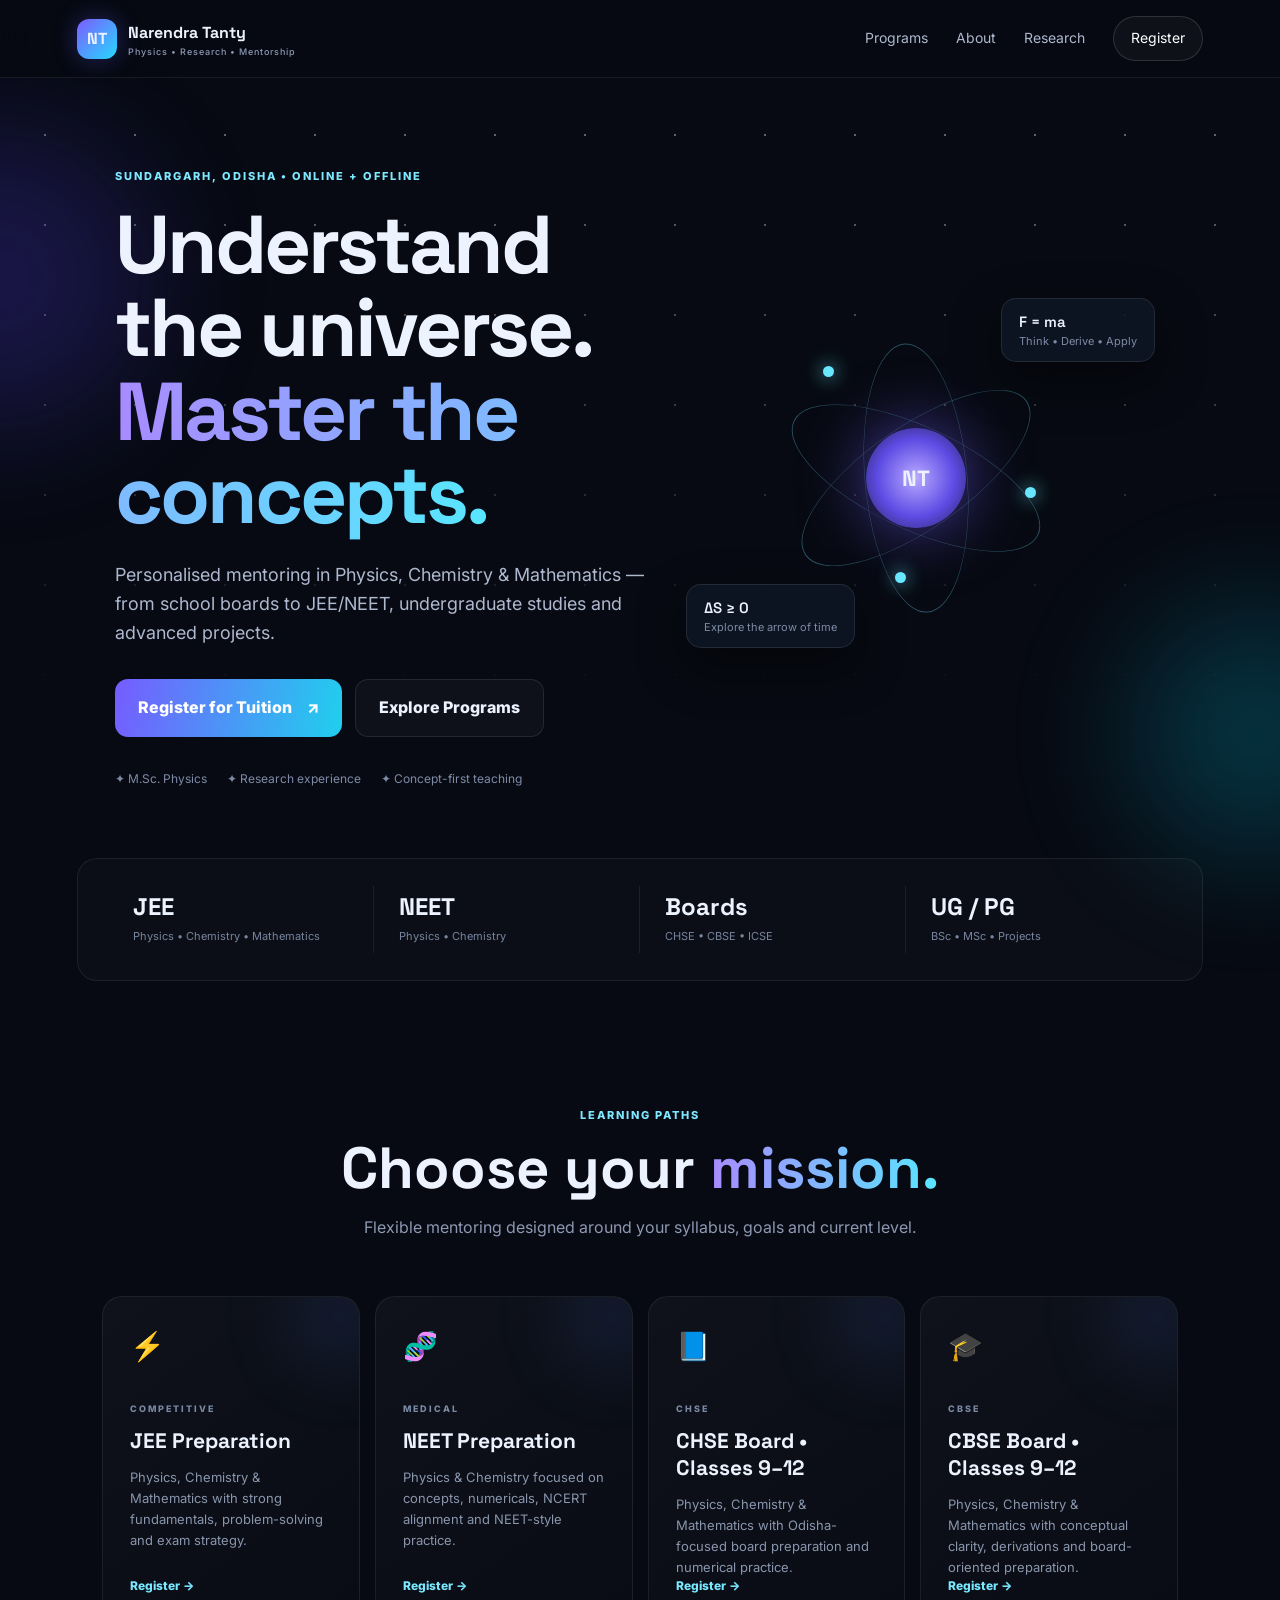
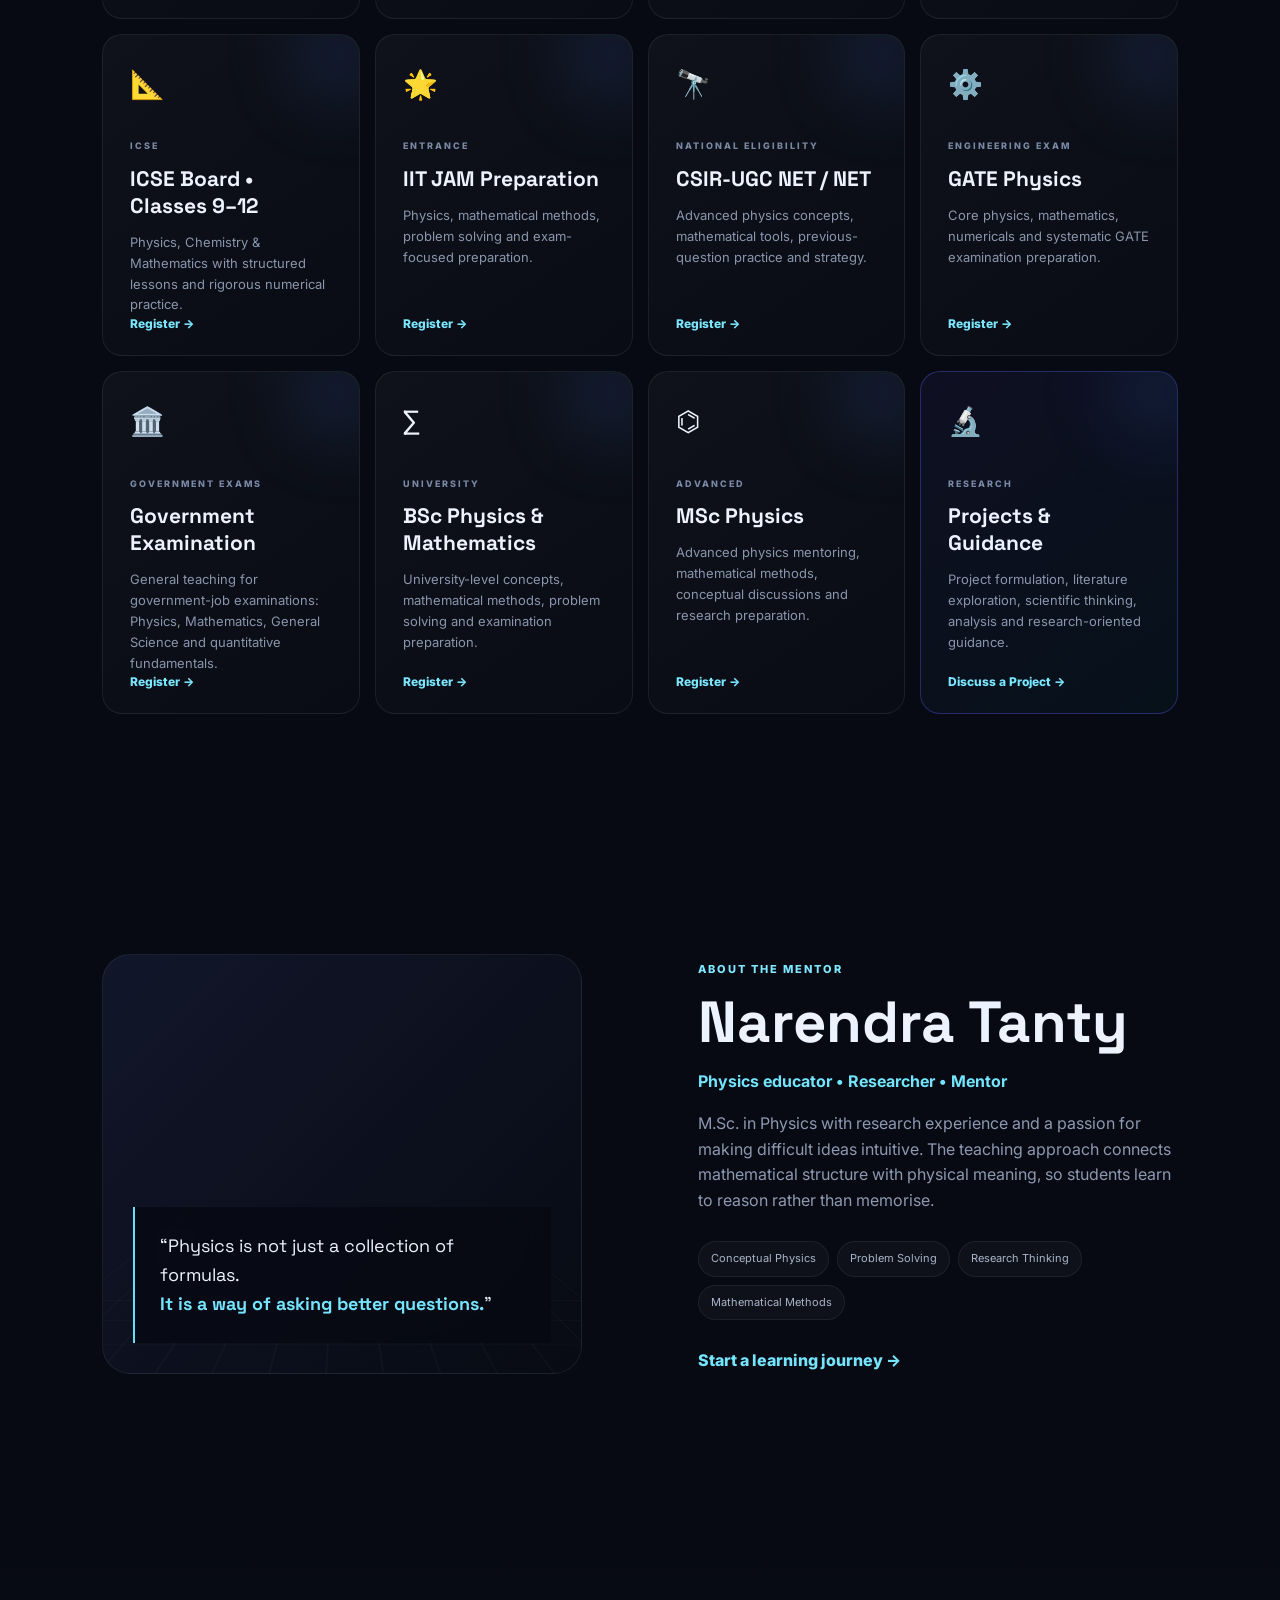
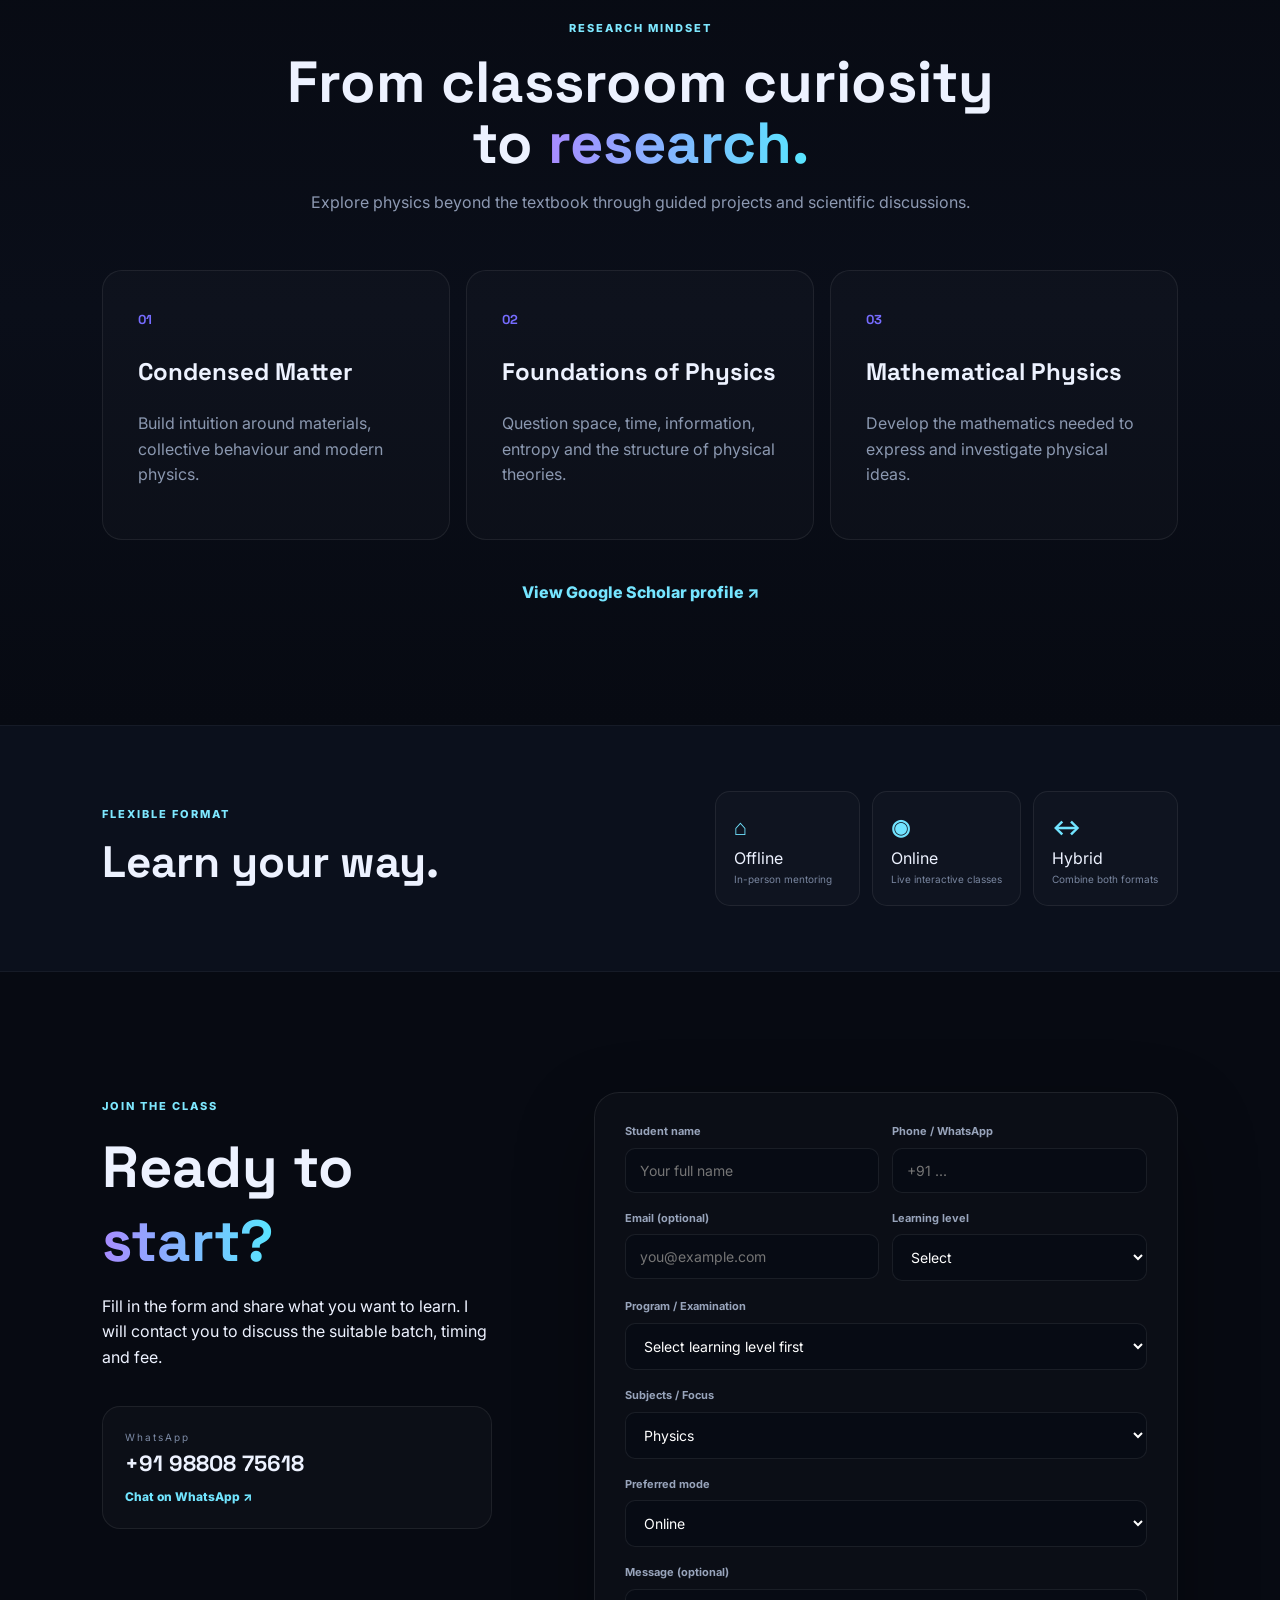
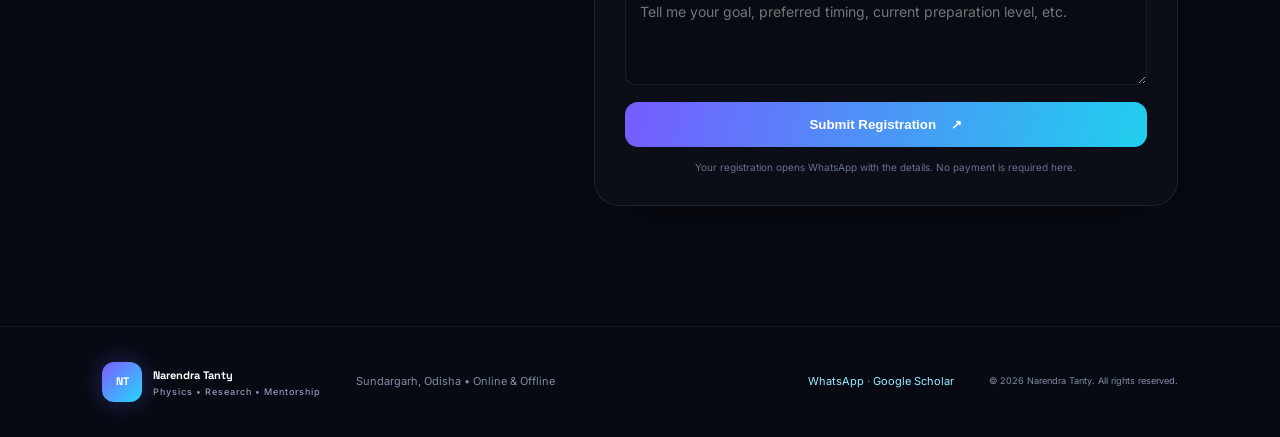
==== index.html @ ce86bd3e "Add files via upload" ====
<!DOCTYPE html>
<html lang="en">
<head>
<meta charset="UTF-8">
<meta name="viewport" content="width=device-width, initial-scale=1.0">
<meta name="description" content="Narendra Tanty — Physics educator, researcher and mentor in Sundargarh, Odisha. JEE, NEET, CHSE, CBSE, ICSE, BSc, MSc and project guidance.">
<title>Narendra Tanty | Physics • Mathematics • Science Mentorship</title>
<link rel="preconnect" href="https://fonts.googleapis.com">
<link rel="preconnect" href="https://fonts.gstatic.com" crossorigin>
<link href="https://fonts.googleapis.com/css2?family=Inter:wght@400;500;600;700;800&family=Space+Grotesk:wght@500;600;700&display=swap" rel="stylesheet">
<link rel="stylesheet" href="style.css">
</head>
<body>
<div class="stars"></div>
<header class="nav">
  <a class="brand" href="#home"><span>NT</span><div>Narendra Tanty<small>Physics • Research • Mentorship</small></div></a>
  <nav>
    <a href="#programs">Programs</a><a href="#about">About</a><a href="#research">Research</a><a href="#register" class="nav-cta">Register</a>
  </nav>
  <button class="menu" aria-label="Menu">☰</button>
</header>

<main id="home">
<section class="hero">
  <div class="orb orb1"></div><div class="orb orb2"></div>
  <div class="hero-copy reveal">
    <div class="eyebrow">SUNDARGARH, ODISHA • ONLINE + OFFLINE</div>
    <h1>Understand the universe.<br><em>Master the concepts.</em></h1>
    <p class="hero-text">Personalised mentoring in Physics, Chemistry & Mathematics — from school boards to JEE/NEET, undergraduate studies and advanced projects.</p>
    <div class="hero-actions"><a href="#register" class="btn primary">Register for Tuition <span>↗</span></a><a href="#programs" class="btn ghost">Explore Programs</a></div>
    <div class="trust"><span>✦ M.Sc. Physics</span><span>✦ Research experience</span><span>✦ Concept-first teaching</span></div>
  </div>
  <div class="hero-visual reveal">
    <div class="atom">
      <div class="core">NT</div><i class="ring r1"></i><i class="ring r2"></i><i class="ring r3"></i><b class="electron e1"></b><b class="electron e2"></b><b class="electron e3"></b>
    </div>
    <div class="floating-card fc1">F = ma <small>Think • Derive • Apply</small></div>
    <div class="floating-card fc2">ΔS ≥ 0 <small>Explore the arrow of time</small></div>
  </div>
</section>

<section class="stats">
  <div><strong>JEE</strong><span>Physics • Chemistry • Mathematics</span></div>
  <div><strong>NEET</strong><span>Physics • Chemistry</span></div>
  <div><strong>Boards</strong><span>CHSE • CBSE • ICSE</span></div>
  <div><strong>UG / PG</strong><span>BSc • MSc • Projects</span></div>
</section>

<section id="programs" class="section">
  <div class="section-head reveal"><span class="kicker">LEARNING PATHS</span><h2>Choose your <em>mission.</em></h2><p>Flexible mentoring designed around your syllabus, goals and current level.</p></div>
  <div class="cards">
<article class="card reveal"><div class="icon">⚡</div><span class="tag">COMPETITIVE</span><h3>JEE Preparation</h3><p>Physics, Chemistry & Mathematics with strong fundamentals, problem-solving and exam strategy.</p><a href="#register">Register →</a></article>
<article class="card reveal"><div class="icon">🧬</div><span class="tag">MEDICAL</span><h3>NEET Preparation</h3><p>Physics & Chemistry focused on concepts, numericals, NCERT alignment and NEET-style practice.</p><a href="#register">Register →</a></article>
<article class="card reveal"><div class="icon">📘</div><span class="tag">CHSE</span><h3>CHSE Board • Classes 9–12</h3><p>Physics, Chemistry & Mathematics with Odisha-focused board preparation and numerical practice.</p><a href="#register">Register →</a></article>
<article class="card reveal"><div class="icon">🎓</div><span class="tag">CBSE</span><h3>CBSE Board • Classes 9–12</h3><p>Physics, Chemistry & Mathematics with conceptual clarity, derivations and board-oriented preparation.</p><a href="#register">Register →</a></article>
<article class="card reveal"><div class="icon">📐</div><span class="tag">ICSE</span><h3>ICSE Board • Classes 9–12</h3><p>Physics, Chemistry & Mathematics with structured lessons and rigorous numerical practice.</p><a href="#register">Register →</a></article>
<article class="card reveal"><div class="icon">🌟</div><span class="tag">ENTRANCE</span><h3>IIT JAM Preparation</h3><p>Physics, mathematical methods, problem solving and exam-focused preparation.</p><a href="#register">Register →</a></article>
<article class="card reveal"><div class="icon">🔭</div><span class="tag">NATIONAL ELIGIBILITY</span><h3>CSIR-UGC NET / NET</h3><p>Advanced physics concepts, mathematical tools, previous-question practice and strategy.</p><a href="#register">Register →</a></article>
<article class="card reveal"><div class="icon">⚙️</div><span class="tag">ENGINEERING EXAM</span><h3>GATE Physics</h3><p>Core physics, mathematics, numericals and systematic GATE examination preparation.</p><a href="#register">Register →</a></article>
<article class="card reveal"><div class="icon">🏛️</div><span class="tag">GOVERNMENT EXAMS</span><h3>Government Examination</h3><p>General teaching for government-job examinations: Physics, Mathematics, General Science and quantitative fundamentals.</p><a href="#register">Register →</a></article>
<article class="card reveal"><div class="icon">∑</div><span class="tag">UNIVERSITY</span><h3>BSc Physics & Mathematics</h3><p>University-level concepts, mathematical methods, problem solving and examination preparation.</p><a href="#register">Register →</a></article>
<article class="card reveal"><div class="icon">⌬</div><span class="tag">ADVANCED</span><h3>MSc Physics</h3><p>Advanced physics mentoring, mathematical methods, conceptual discussions and research preparation.</p><a href="#register">Register →</a></article>
<article class="card featured reveal"><div class="icon">🔬</div><span class="tag">RESEARCH</span><h3>Projects & Guidance</h3><p>Project formulation, literature exploration, scientific thinking, analysis and research-oriented guidance.</p><a href="#register">Discuss a Project →</a></article>
</div>
</section>

<section class="split section" id="about">
  <div class="about-visual reveal"><div class="grid"></div><div class="quote">“Physics is not just a collection of formulas.<br><strong>It is a way of asking better questions.</strong>”</div></div>
  <div class="about-copy reveal"><span class="kicker">ABOUT THE MENTOR</span><h2>Narendra Tanty</h2><p class="lead">Physics educator • Researcher • Mentor</p>
  <p>M.Sc. in Physics with research experience and a passion for making difficult ideas intuitive. The teaching approach connects mathematical structure with physical meaning, so students learn to reason rather than memorise.</p>
  <div class="pills"><span>Conceptual Physics</span><span>Problem Solving</span><span>Research Thinking</span><span>Mathematical Methods</span></div>
  <a class="text-link" href="#register">Start a learning journey →</a></div>
</section>

<section id="research" class="research section">
  <div class="section-head reveal"><span class="kicker">RESEARCH MINDSET</span><h2>From classroom curiosity to <em>research.</em></h2><p>Explore physics beyond the textbook through guided projects and scientific discussions.</p></div>
  <div class="research-grid">
    <div class="research-box reveal"><span>01</span><h3>Condensed Matter</h3><p>Build intuition around materials, collective behaviour and modern physics.</p></div>
    <div class="research-box reveal"><span>02</span><h3>Foundations of Physics</h3><p>Question space, time, information, entropy and the structure of physical theories.</p></div>
    <div class="research-box reveal"><span>03</span><h3>Mathematical Physics</h3><p>Develop the mathematics needed to express and investigate physical ideas.</p></div>
  </div>
  <a class="scholar" href="https://scholar.google.com/citations?user=R7_wzS8AAAAJ&hl=en" target="_blank" rel="noopener">View Google Scholar profile ↗</a>
</section>

<section class="mode">
  <div class="mode-inner reveal"><div><span class="kicker">FLEXIBLE FORMAT</span><h2>Learn your way.</h2></div>
  <div class="mode-items"><div><b>⌂</b><span>Offline</span><small>In-person mentoring</small></div><div><b>◉</b><span>Online</span><small>Live interactive classes</small></div><div><b>↔</b><span>Hybrid</span><small>Combine both formats</small></div></div></div>
</section>

<section id="register" class="register section">
  <div class="register-intro reveal"><span class="kicker">JOIN THE CLASS</span><h2>Ready to <em>start?</em></h2><p>Fill in the form and share what you want to learn. I will contact you to discuss the suitable batch, timing and fee.</p><div class="contact-card"><span>WhatsApp</span><strong>+91 98808 75618</strong><a href="https://wa.me/919880875618?text=Hello%20Narendra%20Sir%2C%20I%20want%20to%20register%20for%20tuition." target="_blank" rel="noopener">Chat on WhatsApp ↗</a></div></div>
  <form class="form reveal" id="registrationForm">
<div class="form-row"><label>Student name<input required name="name" placeholder="Your full name"></label><label>Phone / WhatsApp<input required name="phone" type="tel" placeholder="+91 ..."></label></div>
<div class="form-row"><label>Email (optional)<input name="email" type="email" placeholder="you@example.com"></label><label>Learning level<select required name="level" id="level"><option value="">Select</option><option value="school">School — Class 9–12</option><option value="jee">JEE</option><option value="neet">NEET</option><option value="jam">IIT JAM</option><option value="net">CSIR-UGC NET / NET</option><option value="gate">GATE Physics</option><option value="govt">Government Examination</option><option value="bsc">BSc</option><option value="msc">MSc Physics</option><option value="project">Project / Research</option></select></label></div>
<div id="schoolFields" class="conditional hidden"><div class="form-row"><label>Class<select name="class"><option value="">Select class</option><option>Class 9</option><option>Class 10</option><option>Class 11</option><option>Class 12</option></select></label><label>Board<select name="board"><option value="">Select board</option><option>CBSE</option><option>ICSE</option><option>CHSE Odisha</option></select></label></div></div>
<label>Program / Examination<select required name="program" id="program"><option value="">Select learning level first</option></select></label>
<label>Subjects / Focus<select name="subjects" id="subjects"><option>Physics</option></select></label>
<label>Preferred mode<select name="mode"><option>Online</option><option>Offline</option><option>Hybrid</option></select></label>
<label>Message (optional)<textarea name="message" rows="4" placeholder="Tell me your goal, preferred timing, current preparation level, etc."></textarea></label>
<button class="btn primary full" type="submit">Submit Registration <span>↗</span></button>
<p class="form-note">Your registration opens WhatsApp with the details. No payment is required here.</p>
</form>
</section>
</main>

<footer><div class="brand"><span>NT</span><div>Narendra Tanty<small>Physics • Research • Mentorship</small></div></div><p>Sundargarh, Odisha • Online & Offline</p><div><a href="https://wa.me/919880875618" target="_blank" rel="noopener">WhatsApp</a> · <a href="https://scholar.google.com/citations?user=R7_wzS8AAAAJ&hl=en" target="_blank" rel="noopener">Google Scholar</a></div><small>© 2026 Narendra Tanty. All rights reserved.</small></footer>
<script src="script.js"></script>
</body>
</html>
---- style.css ----
*{box-sizing:border-box}html{scroll-behavior:smooth}body{margin:0;background:#070a12;color:#edf2ff;font-family:Inter,Arial,sans-serif;line-height:1.6;overflow-x:hidden}.stars{position:fixed;inset:0;pointer-events:none;opacity:.45;background-image:radial-gradient(#fff 1px,transparent 1px);background-size:90px 90px;mask-image:linear-gradient(to bottom,#000,transparent 80%)}a{color:inherit;text-decoration:none}.nav{height:78px;display:flex;align-items:center;justify-content:space-between;padding:0 6vw;position:sticky;top:0;z-index:20;background:rgba(7,10,18,.76);backdrop-filter:blur(18px);border-bottom:1px solid #ffffff12}.brand{display:flex;align-items:center;gap:11px;font-family:"Space Grotesk";font-weight:700}.brand>span{display:grid;place-items:center;width:40px;height:40px;border-radius:12px;background:linear-gradient(135deg,#7c5cff,#26d9ff);box-shadow:0 0 25px #5f63ff55}.brand small{display:block;font:500 9px Inter;color:#8e9ab6;letter-spacing:1px;margin-top:1px}.nav nav{display:flex;align-items:center;gap:28px;color:#aeb8ce;font-size:14px}.nav nav a:hover{color:white}.nav-cta{padding:10px 17px;border:1px solid #ffffff22;border-radius:99px;background:#ffffff09;color:white!important}.menu{display:none;background:none;border:0;color:white;font-size:25px}.hero{min-height:680px;display:grid;grid-template-columns:1.05fr .95fr;align-items:center;padding:90px 9vw 70px;position:relative}.hero-copy{position:relative;z-index:2}.eyebrow,.kicker,.tag{font-size:11px;letter-spacing:2px;font-weight:800;color:#7ee8ff}.hero h1{font:700 clamp(44px,6.5vw,82px)/1.02 "Space Grotesk";letter-spacing:-3px;margin:17px 0 24px}.hero h1 em,h2 em{font-style:normal;background:linear-gradient(90deg,#a88bff,#58e6ff);-webkit-background-clip:text;background-clip:text;color:transparent}.hero-text{max-width:650px;font-size:18px;color:#aeb8ce}.hero-actions{display:flex;gap:13px;margin:32px 0}.btn{display:inline-flex;justify-content:center;align-items:center;gap:15px;padding:15px 23px;border-radius:13px;font-weight:800;border:1px solid #ffffff18;transition:.25s}.btn:hover{transform:translateY(-3px);box-shadow:0 12px 35px #0008}.primary{background:linear-gradient(100deg,#765cff,#20cfee);color:#fff;border:0}.ghost{background:#ffffff08}.trust{display:flex;gap:20px;flex-wrap:wrap;color:#7e8ba7;font-size:12px}.hero-visual{height:470px;position:relative;display:grid;place-items:center}.atom{width:330px;height:330px;position:relative}.core{position:absolute;inset:115px;border-radius:50%;display:grid;place-items:center;background:radial-gradient(circle,#b9a9ff,#5d4be4 55%,#27204e);font:bold 22px "Space Grotesk";box-shadow:0 0 65px #765cff99}.ring{position:absolute;inset:30px;border:1px solid #71dfff55;border-radius:50%;transform:rotate(25deg) scaleY(.38);animation:spin 8s linear infinite}.r2{transform:rotate(85deg) scaleY(.38);animation-duration:11s}.r3{transform:rotate(145deg) scaleY(.38);animation-duration:14s}.electron{position:absolute;width:11px;height:11px;border-radius:50%;background:#69e7ff;box-shadow:0 0 18px #69e7ff;animation:float 4s ease-in-out infinite}.e1{top:53px;left:72px}.e2{right:45px;top:174px;animation-delay:1s}.e3{bottom:60px;left:144px;animation-delay:2s}.floating-card{position:absolute;padding:13px 17px;background:#101624dd;border:1px solid #ffffff18;border-radius:15px;box-shadow:0 18px 50px #0007;font:600 15px "Space Grotesk";animation:float 5s ease-in-out infinite}.floating-card small{display:block;color:#7d8aa5;font:11px Inter;margin-top:3px}.fc1{top:55px;right:2%}.fc2{bottom:65px;left:4%;animation-delay:1.4s}.orb{position:absolute;border-radius:50%;filter:blur(65px);opacity:.22}.orb1{width:300px;height:300px;background:#5b42ff;top:50px;left:-150px}.orb2{width:250px;height:250px;background:#00c7e8;right:-100px;bottom:0}.stats{margin:0 6vw;border:1px solid #ffffff12;border-radius:20px;background:#ffffff05;display:grid;grid-template-columns:repeat(4,1fr);padding:27px 30px}.stats div{padding:5px 25px;border-right:1px solid #ffffff12}.stats div:last-child{border:0}.stats strong{display:block;font:700 24px "Space Grotesk"}.stats span{font-size:11px;color:#78859f}.section{padding:120px 8vw}.section-head{text-align:center;max-width:750px;margin:0 auto 55px}.section-head h2,.about-copy h2{font:700 clamp(38px,5vw,58px)/1.05 "Space Grotesk";margin:12px 0}.section-head p,.about-copy>p{color:#8d99b2}.cards{display:grid;grid-template-columns:repeat(4,1fr);gap:15px}.card{padding:27px;border-radius:20px;border:1px solid #ffffff12;background:linear-gradient(145deg,#ffffff09,#ffffff03);min-height:280px;transition:.3s;position:relative;overflow:hidden}.card:hover{transform:translateY(-8px);border-color:#7e6cff66;background:#ffffff0c}.card:after{content:"";position:absolute;width:100px;height:100px;border-radius:50%;background:#4d7dff20;filter:blur(35px);right:-30px;top:-30px}.icon{font-size:28px;margin-bottom:25px}.tag{font-size:9px;color:#7988a5}.card h3{font:700 21px "Space Grotesk";margin:8px 0}.card p{color:#8996ad;font-size:13px}.card a{position:absolute;bottom:22px;font-size:12px;font-weight:800;color:#78e7ff}.featured{border-color:#5d63ff55;background:linear-gradient(145deg,#5141a51c,#00bfd30a)}.split{display:grid;grid-template-columns:1fr 1fr;gap:9vw;align-items:center}.about-visual{min-height:420px;position:relative;border-radius:28px;overflow:hidden;background:linear-gradient(135deg,#11162a,#080b13);border:1px solid #ffffff12}.grid{position:absolute;inset:0;background-image:linear-gradient(#ffffff08 1px,transparent 1px),linear-gradient(90deg,#ffffff08 1px,transparent 1px);background-size:38px 38px;transform:perspective(400px) rotateX(55deg) scale(1.5);transform-origin:center bottom}.quote{position:absolute;left:30px;bottom:30px;right:30px;padding:25px;border-left:2px solid #63dff7;background:#070a12c9;backdrop-filter:blur(12px);font-family:"Space Grotesk";font-size:18px}.quote strong{color:#74e4ff}.lead{color:#71e5ff!important;font-weight:700}.pills{display:flex;gap:8px;flex-wrap:wrap;margin:28px 0}.pills span{padding:8px 12px;border-radius:99px;background:#ffffff08;border:1px solid #ffffff10;font-size:11px;color:#aab4ca}.text-link,.scholar{font-weight:800;color:#75e5ff}.research{background:linear-gradient(180deg,#070a12,#0a0e19,#070a12)}.research-grid{display:grid;grid-template-columns:repeat(3,1fr);gap:16px}.research-box{padding:35px;border-radius:20px;border:1px solid #ffffff12;background:#ffffff05}.research-box span{font:700 13px "Space Grotesk";color:#766cff}.research-box h3{font:700 24px "Space Grotesk"}.research-box p{color:#8b98b0}.scholar{display:block;text-align:center;margin-top:40px}.mode{padding:65px 8vw;background:#0b101c;border-top:1px solid #ffffff0c;border-bottom:1px solid #ffffff0c}.mode-inner{display:flex;justify-content:space-between;align-items:center;gap:40px}.mode h2{font:700 44px "Space Grotesk";margin:8px 0}.mode-items{display:flex;gap:12px}.mode-items>div{min-width:145px;padding:18px;border:1px solid #ffffff12;border-radius:15px;background:#ffffff05}.mode-items b{font-size:22px;color:#71e4ff}.mode-items span,.mode-items small{display:block}.mode-items small{font-size:10px;color:#78859e}.register{display:grid;grid-template-columns:.8fr 1.2fr;gap:8vw}.register-intro h2{font:700 58px "Space Grotesk";margin:12px 0}.contact-card{margin-top:35px;padding:22px;border-radius:18px;background:#ffffff06;border:1px solid #ffffff12}.contact-card span,.contact-card strong,.contact-card a{display:block}.contact-card span{font-size:10px;color:#7c8aa5;letter-spacing:2px}.contact-card strong{font:700 22px "Space Grotesk";margin:4px 0 10px}.contact-card a{font-size:12px;color:#71e5ff;font-weight:800}.form{padding:30px;border:1px solid #ffffff14;border-radius:25px;background:#ffffff05;box-shadow:0 30px 80px #0005}.form label{display:block;color:#98a4bb;font-size:11px;font-weight:700;margin-bottom:17px}.form input,.form select,.form textarea{display:block;width:100%;margin-top:7px;background:#070b14;color:white;border:1px solid #ffffff14;border-radius:10px;padding:13px 14px;outline:none;font:14px Inter}.form input:focus,.form select:focus,.form textarea:focus{border-color:#6dcbff88;box-shadow:0 0 0 3px #6dcbff0c}.form-row{display:grid;grid-template-columns:1fr 1fr;gap:13px}.full{width:100%;cursor:pointer}.form-note{font-size:10px!important;color:#66738d!important;text-align:center;margin:12px 0 0}footer{padding:35px 8vw;border-top:1px solid #ffffff12;display:flex;align-items:center;gap:35px;flex-wrap:wrap;color:#7f8ca5;font-size:11px}footer .brand{color:white}footer>div:last-of-type{margin-left:auto}footer a{color:#9beaff}.reveal{opacity:0;transform:translateY(22px);transition:opacity .8s ease,transform .8s ease}.reveal.visible{opacity:1;transform:none}@keyframes spin{to{transform:rotate(385deg) scaleY(.38)}}@keyframes float{0%,100%{transform:translateY(0)}50%{transform:translateY(-10px)}}@media(max-width:1050px){.cards{grid-template-columns:repeat(2,1fr)}.hero{grid-template-columns:1fr}.hero-visual{position:absolute;opacity:.35;right:0;width:50%;z-index:0}.hero-copy{z-index:2}.stats{grid-template-columns:repeat(2,1fr);gap:15px}.stats div:nth-child(2){border:0}.register{grid-template-columns:1fr}.split{gap:40px}.mode-inner{flex-direction:column;align-items:flex-start}}@media(max-width:700px){.nav{padding:0 5vw}.nav nav{display:none}.menu{display:block}.hero{padding:75px 6vw 55px;min-height:650px}.hero h1{letter-spacing:-2px}.hero-text{font-size:16px}.hero-visual{width:100%;right:-25%;opacity:.22}.stats{margin:0 5vw;grid-template-columns:1fr 1fr;padding:18px}.stats div{padding:8px 12px}.section{padding:80px 6vw}.cards,.research-grid{grid-template-columns:1fr}.card{min-height:255px}.split{grid-template-columns:1fr}.about-visual{min-height:340px}.mode{padding:55px 6vw}.mode-items{width:100%;display:grid;grid-template-columns:1fr 1fr}.mode-items>div{min-width:0}.form-row{grid-template-columns:1fr}.register-intro h2{font-size:48px}footer{padding:30px 6vw}footer>div:last-of-type{margin-left:0;width:100%}}
.conditional.hidden{display:none}.form select option{background:#070b14;color:white}
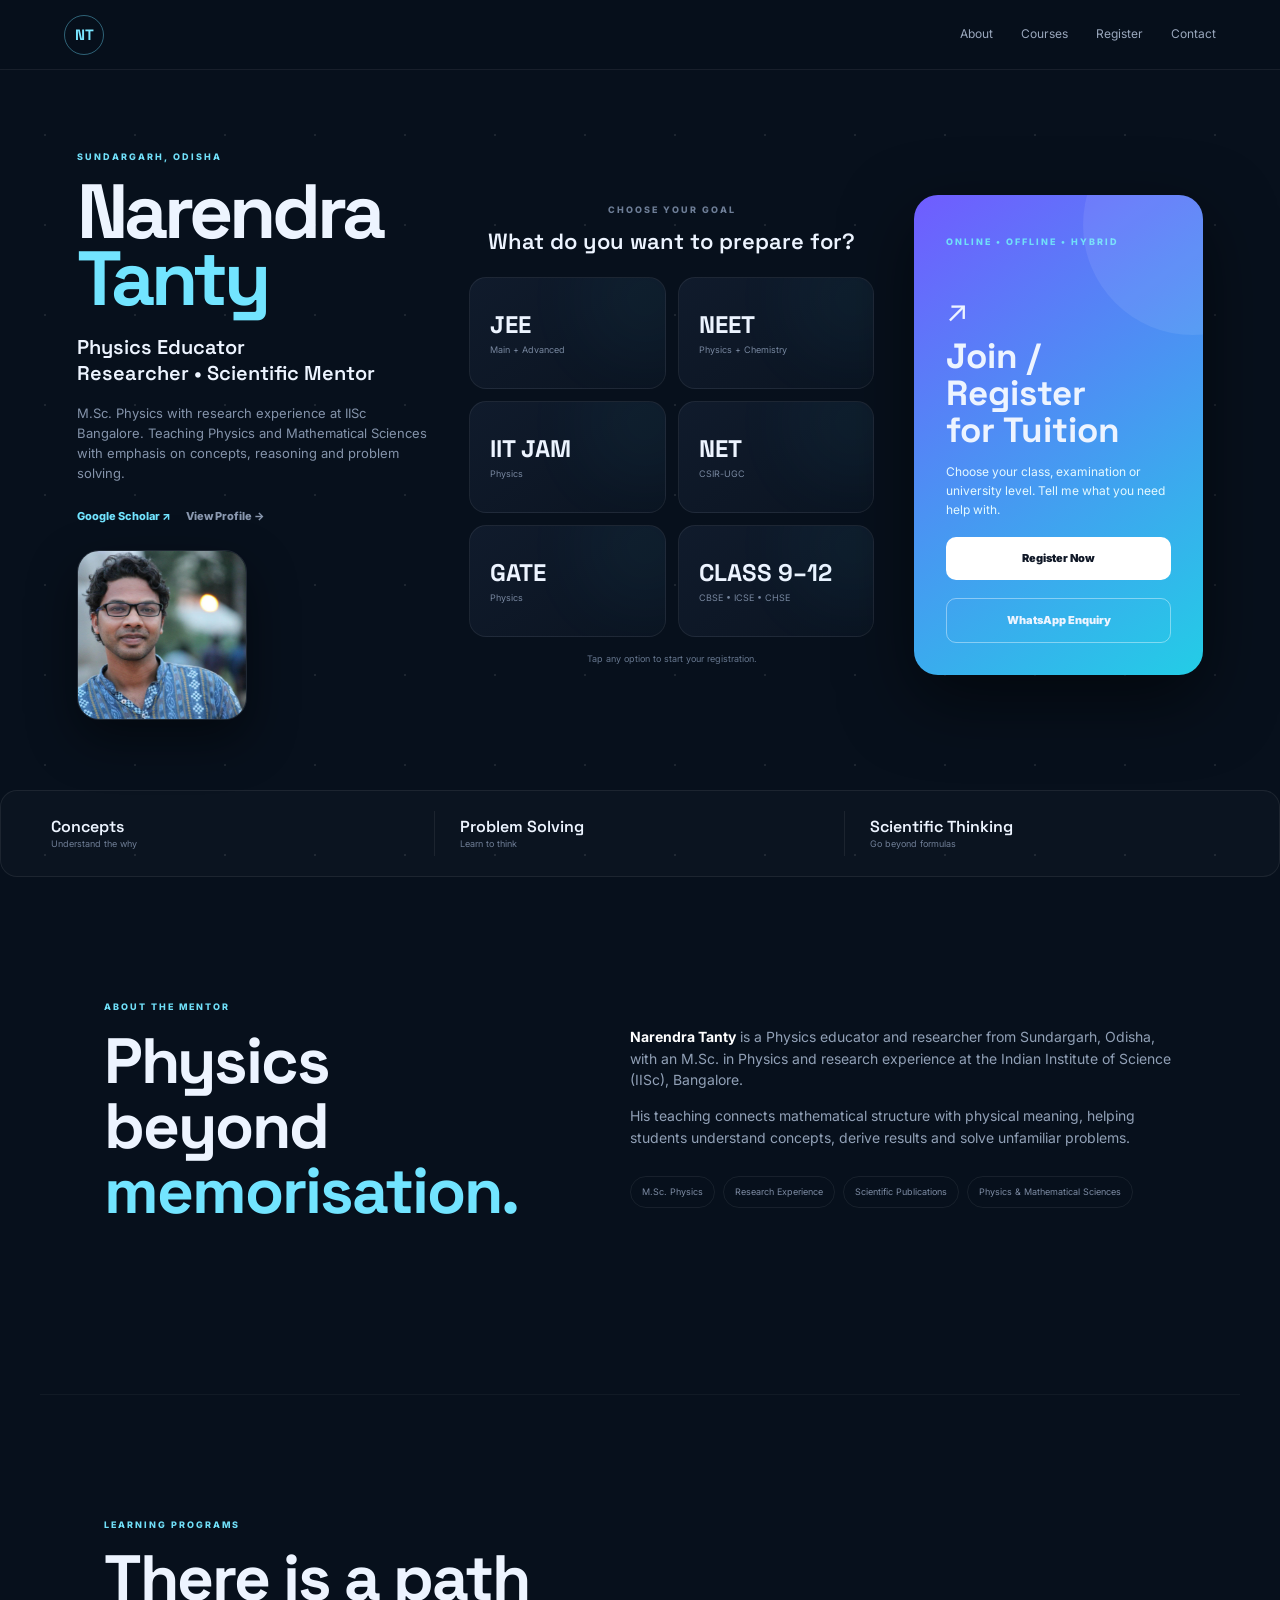
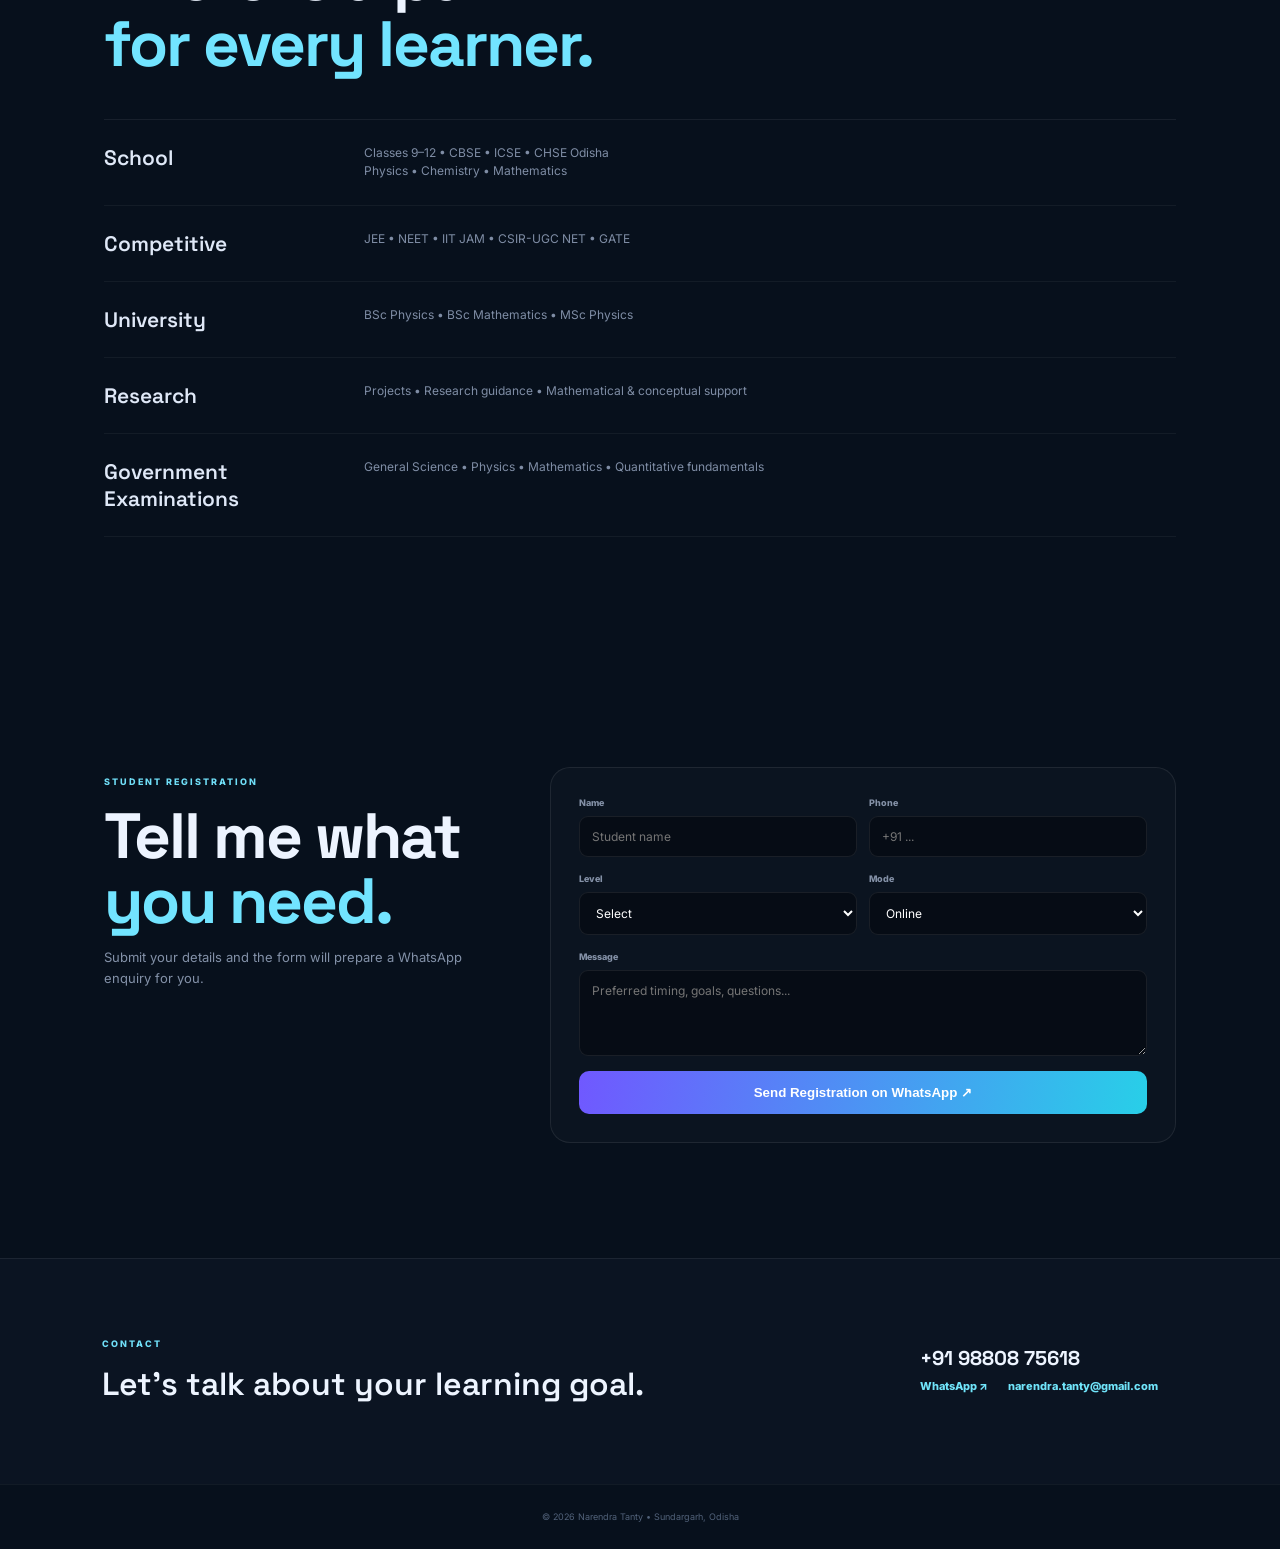
==== commit 306a4710: "Add files via upload" ====
--- a/index.html
+++ b/index.html
@@ -3,107 +3,102 @@
 <head>
 <meta charset="UTF-8">
 <meta name="viewport" content="width=device-width, initial-scale=1.0">
-<meta name="description" content="Narendra Tanty — Physics educator, researcher and mentor in Sundargarh, Odisha. JEE, NEET, CHSE, CBSE, ICSE, BSc, MSc and project guidance.">
-<title>Narendra Tanty | Physics • Mathematics • Science Mentorship</title>
+<meta name="description" content="Narendra Tanty — Physics Educator, Researcher and Scientific Mentor from Sundargarh, Odisha.">
+<title>Narendra Tanty | Physics Educator & Researcher</title>
 <link rel="preconnect" href="https://fonts.googleapis.com">
 <link rel="preconnect" href="https://fonts.gstatic.com" crossorigin>
 <link href="https://fonts.googleapis.com/css2?family=Inter:wght@400;500;600;700;800&family=Space+Grotesk:wght@500;600;700&display=swap" rel="stylesheet">
 <link rel="stylesheet" href="style.css">
 </head>
 <body>
-<div class="stars"></div>
-<header class="nav">
-  <a class="brand" href="#home"><span>NT</span><div>Narendra Tanty<small>Physics • Research • Mentorship</small></div></a>
-  <nav>
-    <a href="#programs">Programs</a><a href="#about">About</a><a href="#research">Research</a><a href="#register" class="nav-cta">Register</a>
-  </nav>
-  <button class="menu" aria-label="Menu">☰</button>
+<header class="top">
+  <a class="name-mark" href="#top">NT</a>
+  <nav><a href="#about">About</a><a href="#courses">Courses</a><a href="#register">Register</a><a href="#contact">Contact</a></nav>
 </header>
 
-<main id="home">
+<main id="top">
 <section class="hero">
-  <div class="orb orb1"></div><div class="orb orb2"></div>
-  <div class="hero-copy reveal">
-    <div class="eyebrow">SUNDARGARH, ODISHA • ONLINE + OFFLINE</div>
-    <h1>Understand the universe.<br><em>Master the concepts.</em></h1>
-    <p class="hero-text">Personalised mentoring in Physics, Chemistry & Mathematics — from school boards to JEE/NEET, undergraduate studies and advanced projects.</p>
-    <div class="hero-actions"><a href="#register" class="btn primary">Register for Tuition <span>↗</span></a><a href="#programs" class="btn ghost">Explore Programs</a></div>
-    <div class="trust"><span>✦ M.Sc. Physics</span><span>✦ Research experience</span><span>✦ Concept-first teaching</span></div>
+  <div class="hero-left reveal">
+    <div class="mini">SUNDARGARH, ODISHA</div>
+    <h1>Narendra<br><span>Tanty</span></h1>
+    <h2>Physics Educator<br>Researcher • Scientific Mentor</h2>
+    <p class="intro">M.Sc. Physics with research experience at IISc Bangalore. Teaching Physics and Mathematical Sciences with emphasis on concepts, reasoning and problem solving.</p>
+    <div class="profile-links">
+      <a class="scholar" href="https://scholar.google.com/citations?user=R7_wzS8AAAAJ&hl=en" target="_blank" rel="noopener">Google Scholar ↗</a>
+      <a href="#about">View Profile →</a>
+    </div>
+    <div class="photo-wrap"><img src="profile.jpg" alt="Narendra Tanty"></div>
   </div>
-  <div class="hero-visual reveal">
-    <div class="atom">
-      <div class="core">NT</div><i class="ring r1"></i><i class="ring r2"></i><i class="ring r3"></i><b class="electron e1"></b><b class="electron e2"></b><b class="electron e3"></b>
+
+  <div class="hero-middle">
+    <div class="middle-title reveal"><span>CHOOSE YOUR GOAL</span><h3>What do you want to prepare for?</h3></div>
+    <div class="goal-grid">
+      <a href="#register" class="goal-card reveal"><b>JEE</b><small>Main + Advanced</small></a>
+      <a href="#register" class="goal-card reveal"><b>NEET</b><small>Physics + Chemistry</small></a>
+      <a href="#register" class="goal-card reveal"><b>IIT JAM</b><small>Physics</small></a>
+      <a href="#register" class="goal-card reveal"><b>NET</b><small>CSIR-UGC</small></a>
+      <a href="#register" class="goal-card reveal"><b>GATE</b><small>Physics</small></a>
+      <a href="#register" class="goal-card reveal"><b>CLASS 9–12</b><small>CBSE • ICSE • CHSE</small></a>
     </div>
-    <div class="floating-card fc1">F = ma <small>Think • Derive • Apply</small></div>
-    <div class="floating-card fc2">ΔS ≥ 0 <small>Explore the arrow of time</small></div>
+    <p class="middle-note">Tap any option to start your registration.</p>
+  </div>
+
+  <div class="hero-right reveal" id="register">
+    <div class="register-card">
+      <span class="mini">ONLINE • OFFLINE • HYBRID</span>
+      <div class="register-icon">↗</div>
+      <h2>Join / Register<br>for Tuition</h2>
+      <p>Choose your class, examination or university level. Tell me what you need help with.</p>
+      <a class="register-btn" href="#registration">Register Now</a>
+      <a class="whatsapp" href="https://wa.me/919880875618?text=Hello%20Narendra%20Sir%2C%20I%20want%20to%20join%20your%20tuition." target="_blank" rel="noopener">WhatsApp Enquiry</a>
+    </div>
   </div>
 </section>
 
-<section class="stats">
-  <div><strong>JEE</strong><span>Physics • Chemistry • Mathematics</span></div>
-  <div><strong>NEET</strong><span>Physics • Chemistry</span></div>
-  <div><strong>Boards</strong><span>CHSE • CBSE • ICSE</span></div>
-  <div><strong>UG / PG</strong><span>BSc • MSc • Projects</span></div>
+<section class="simple-strip">
+  <div><strong>Concepts</strong><span>Understand the why</span></div>
+  <div><strong>Problem Solving</strong><span>Learn to think</span></div>
+  <div><strong>Scientific Thinking</strong><span>Go beyond formulas</span></div>
 </section>
 
-<section id="programs" class="section">
-  <div class="section-head reveal"><span class="kicker">LEARNING PATHS</span><h2>Choose your <em>mission.</em></h2><p>Flexible mentoring designed around your syllabus, goals and current level.</p></div>
-  <div class="cards">
-<article class="card reveal"><div class="icon">⚡</div><span class="tag">COMPETITIVE</span><h3>JEE Preparation</h3><p>Physics, Chemistry & Mathematics with strong fundamentals, problem-solving and exam strategy.</p><a href="#register">Register →</a></article>
-<article class="card reveal"><div class="icon">🧬</div><span class="tag">MEDICAL</span><h3>NEET Preparation</h3><p>Physics & Chemistry focused on concepts, numericals, NCERT alignment and NEET-style practice.</p><a href="#register">Register →</a></article>
-<article class="card reveal"><div class="icon">📘</div><span class="tag">CHSE</span><h3>CHSE Board • Classes 9–12</h3><p>Physics, Chemistry & Mathematics with Odisha-focused board preparation and numerical practice.</p><a href="#register">Register →</a></article>
-<article class="card reveal"><div class="icon">🎓</div><span class="tag">CBSE</span><h3>CBSE Board • Classes 9–12</h3><p>Physics, Chemistry & Mathematics with conceptual clarity, derivations and board-oriented preparation.</p><a href="#register">Register →</a></article>
-<article class="card reveal"><div class="icon">📐</div><span class="tag">ICSE</span><h3>ICSE Board • Classes 9–12</h3><p>Physics, Chemistry & Mathematics with structured lessons and rigorous numerical practice.</p><a href="#register">Register →</a></article>
-<article class="card reveal"><div class="icon">🌟</div><span class="tag">ENTRANCE</span><h3>IIT JAM Preparation</h3><p>Physics, mathematical methods, problem solving and exam-focused preparation.</p><a href="#register">Register →</a></article>
-<article class="card reveal"><div class="icon">🔭</div><span class="tag">NATIONAL ELIGIBILITY</span><h3>CSIR-UGC NET / NET</h3><p>Advanced physics concepts, mathematical tools, previous-question practice and strategy.</p><a href="#register">Register →</a></article>
-<article class="card reveal"><div class="icon">⚙️</div><span class="tag">ENGINEERING EXAM</span><h3>GATE Physics</h3><p>Core physics, mathematics, numericals and systematic GATE examination preparation.</p><a href="#register">Register →</a></article>
-<article class="card reveal"><div class="icon">🏛️</div><span class="tag">GOVERNMENT EXAMS</span><h3>Government Examination</h3><p>General teaching for government-job examinations: Physics, Mathematics, General Science and quantitative fundamentals.</p><a href="#register">Register →</a></article>
-<article class="card reveal"><div class="icon">∑</div><span class="tag">UNIVERSITY</span><h3>BSc Physics & Mathematics</h3><p>University-level concepts, mathematical methods, problem solving and examination preparation.</p><a href="#register">Register →</a></article>
-<article class="card reveal"><div class="icon">⌬</div><span class="tag">ADVANCED</span><h3>MSc Physics</h3><p>Advanced physics mentoring, mathematical methods, conceptual discussions and research preparation.</p><a href="#register">Register →</a></article>
-<article class="card featured reveal"><div class="icon">🔬</div><span class="tag">RESEARCH</span><h3>Projects & Guidance</h3><p>Project formulation, literature exploration, scientific thinking, analysis and research-oriented guidance.</p><a href="#register">Discuss a Project →</a></article>
-</div>
+<section id="about" class="section about">
+  <div class="section-heading"><span class="mini">ABOUT THE MENTOR</span><h2>Physics beyond<br><span>memorisation.</span></h2></div>
+  <div class="about-text">
+    <p><strong>Narendra Tanty</strong> is a Physics educator and researcher from Sundargarh, Odisha, with an M.Sc. in Physics and research experience at the Indian Institute of Science (IISc), Bangalore.</p>
+    <p>His teaching connects mathematical structure with physical meaning, helping students understand concepts, derive results and solve unfamiliar problems.</p>
+    <div class="credentials"><span>M.Sc. Physics</span><span>Research Experience</span><span>Scientific Publications</span><span>Physics & Mathematical Sciences</span></div>
+  </div>
 </section>
 
-<section class="split section" id="about">
-  <div class="about-visual reveal"><div class="grid"></div><div class="quote">“Physics is not just a collection of formulas.<br><strong>It is a way of asking better questions.</strong>”</div></div>
-  <div class="about-copy reveal"><span class="kicker">ABOUT THE MENTOR</span><h2>Narendra Tanty</h2><p class="lead">Physics educator • Researcher • Mentor</p>
-  <p>M.Sc. in Physics with research experience and a passion for making difficult ideas intuitive. The teaching approach connects mathematical structure with physical meaning, so students learn to reason rather than memorise.</p>
-  <div class="pills"><span>Conceptual Physics</span><span>Problem Solving</span><span>Research Thinking</span><span>Mathematical Methods</span></div>
-  <a class="text-link" href="#register">Start a learning journey →</a></div>
+<section id="courses" class="section courses">
+  <div class="section-heading"><span class="mini">LEARNING PROGRAMS</span><h2>There is a path<br><span>for every learner.</span></h2></div>
+  <div class="course-list">
+    <div><b>School</b><p>Classes 9–12 • CBSE • ICSE • CHSE Odisha<br>Physics • Chemistry • Mathematics</p></div>
+    <div><b>Competitive</b><p>JEE • NEET • IIT JAM • CSIR-UGC NET • GATE</p></div>
+    <div><b>University</b><p>BSc Physics • BSc Mathematics • MSc Physics</p></div>
+    <div><b>Research</b><p>Projects • Research guidance • Mathematical & conceptual support</p></div>
+    <div><b>Government Examinations</b><p>General Science • Physics • Mathematics • Quantitative fundamentals</p></div>
+  </div>
 </section>
 
-<section id="research" class="research section">
-  <div class="section-head reveal"><span class="kicker">RESEARCH MINDSET</span><h2>From classroom curiosity to <em>research.</em></h2><p>Explore physics beyond the textbook through guided projects and scientific discussions.</p></div>
-  <div class="research-grid">
-    <div class="research-box reveal"><span>01</span><h3>Condensed Matter</h3><p>Build intuition around materials, collective behaviour and modern physics.</p></div>
-    <div class="research-box reveal"><span>02</span><h3>Foundations of Physics</h3><p>Question space, time, information, entropy and the structure of physical theories.</p></div>
-    <div class="research-box reveal"><span>03</span><h3>Mathematical Physics</h3><p>Develop the mathematics needed to express and investigate physical ideas.</p></div>
-  </div>
-  <a class="scholar" href="https://scholar.google.com/citations?user=R7_wzS8AAAAJ&hl=en" target="_blank" rel="noopener">View Google Scholar profile ↗</a>
+<section id="registration" class="section registration">
+  <div class="section-heading"><span class="mini">STUDENT REGISTRATION</span><h2>Tell me what<br><span>you need.</span></h2><p>Submit your details and the form will prepare a WhatsApp enquiry for you.</p></div>
+  <form id="form">
+    <div class="row"><label>Name<input required name="name" placeholder="Student name"></label><label>Phone<input required name="phone" placeholder="+91 ..."></label></div>
+    <div class="row"><label>Level<select required name="level" id="level"><option value="">Select</option><option>Class 9</option><option>Class 10</option><option>Class 11</option><option>Class 12</option><option>JEE</option><option>NEET</option><option>IIT JAM</option><option>CSIR-UGC NET</option><option>GATE Physics</option><option>BSc</option><option>MSc Physics</option><option>Project / Research</option><option>Government Examination</option></select></label><label>Mode<select name="mode"><option>Online</option><option>Offline</option><option>Hybrid</option></select></label></div>
+    <div id="school" class="row hidden"><label>Board<select name="board"><option>CBSE</option><option>ICSE</option><option>CHSE Odisha</option></select></label><label>Subject<select name="subject"><option>Physics</option><option>Chemistry</option><option>Mathematics</option><option>Physics + Chemistry + Mathematics</option></select></label></div>
+    <label>Message<textarea name="message" rows="4" placeholder="Preferred timing, goals, questions..."></textarea></label>
+    <button type="submit">Send Registration on WhatsApp ↗</button>
+  </form>
 </section>
 
-<section class="mode">
-  <div class="mode-inner reveal"><div><span class="kicker">FLEXIBLE FORMAT</span><h2>Learn your way.</h2></div>
-  <div class="mode-items"><div><b>⌂</b><span>Offline</span><small>In-person mentoring</small></div><div><b>◉</b><span>Online</span><small>Live interactive classes</small></div><div><b>↔</b><span>Hybrid</span><small>Combine both formats</small></div></div></div>
-</section>
-
-<section id="register" class="register section">
-  <div class="register-intro reveal"><span class="kicker">JOIN THE CLASS</span><h2>Ready to <em>start?</em></h2><p>Fill in the form and share what you want to learn. I will contact you to discuss the suitable batch, timing and fee.</p><div class="contact-card"><span>WhatsApp</span><strong>+91 98808 75618</strong><a href="https://wa.me/919880875618?text=Hello%20Narendra%20Sir%2C%20I%20want%20to%20register%20for%20tuition." target="_blank" rel="noopener">Chat on WhatsApp ↗</a></div></div>
-  <form class="form reveal" id="registrationForm">
-<div class="form-row"><label>Student name<input required name="name" placeholder="Your full name"></label><label>Phone / WhatsApp<input required name="phone" type="tel" placeholder="+91 ..."></label></div>
-<div class="form-row"><label>Email (optional)<input name="email" type="email" placeholder="you@example.com"></label><label>Learning level<select required name="level" id="level"><option value="">Select</option><option value="school">School — Class 9–12</option><option value="jee">JEE</option><option value="neet">NEET</option><option value="jam">IIT JAM</option><option value="net">CSIR-UGC NET / NET</option><option value="gate">GATE Physics</option><option value="govt">Government Examination</option><option value="bsc">BSc</option><option value="msc">MSc Physics</option><option value="project">Project / Research</option></select></label></div>
-<div id="schoolFields" class="conditional hidden"><div class="form-row"><label>Class<select name="class"><option value="">Select class</option><option>Class 9</option><option>Class 10</option><option>Class 11</option><option>Class 12</option></select></label><label>Board<select name="board"><option value="">Select board</option><option>CBSE</option><option>ICSE</option><option>CHSE Odisha</option></select></label></div></div>
-<label>Program / Examination<select required name="program" id="program"><option value="">Select learning level first</option></select></label>
-<label>Subjects / Focus<select name="subjects" id="subjects"><option>Physics</option></select></label>
-<label>Preferred mode<select name="mode"><option>Online</option><option>Offline</option><option>Hybrid</option></select></label>
-<label>Message (optional)<textarea name="message" rows="4" placeholder="Tell me your goal, preferred timing, current preparation level, etc."></textarea></label>
-<button class="btn primary full" type="submit">Submit Registration <span>↗</span></button>
-<p class="form-note">Your registration opens WhatsApp with the details. No payment is required here.</p>
-</form>
+<section id="contact" class="contact">
+  <div><span class="mini">CONTACT</span><h2>Let's talk about your learning goal.</h2></div>
+  <div><strong>+91 98808 75618</strong><a href="https://wa.me/919880875618" target="_blank" rel="noopener">WhatsApp ↗</a><a href="mailto:narendra.tanty@gmail.com">narendra.tanty@gmail.com</a></div>
 </section>
 </main>
 
-<footer><div class="brand"><span>NT</span><div>Narendra Tanty<small>Physics • Research • Mentorship</small></div></div><p>Sundargarh, Odisha • Online & Offline</p><div><a href="https://wa.me/919880875618" target="_blank" rel="noopener">WhatsApp</a> · <a href="https://scholar.google.com/citations?user=R7_wzS8AAAAJ&hl=en" target="_blank" rel="noopener">Google Scholar</a></div><small>© 2026 Narendra Tanty. All rights reserved.</small></footer>
+<footer>© 2026 Narendra Tanty • Sundargarh, Odisha</footer>
 <script src="script.js"></script>
 </body>
 </html>
--- a/style.css
+++ b/style.css
@@ -1,2 +1 @@
-*{box-sizing:border-box}html{scroll-behavior:smooth}body{margin:0;background:#070a12;color:#edf2ff;font-family:Inter,Arial,sans-serif;line-height:1.6;overflow-x:hidden}.stars{position:fixed;inset:0;pointer-events:none;opacity:.45;background-image:radial-gradient(#fff 1px,transparent 1px);background-size:90px 90px;mask-image:linear-gradient(to bottom,#000,transparent 80%)}a{color:inherit;text-decoration:none}.nav{height:78px;display:flex;align-items:center;justify-content:space-between;padding:0 6vw;position:sticky;top:0;z-index:20;background:rgba(7,10,18,.76);backdrop-filter:blur(18px);border-bottom:1px solid #ffffff12}.brand{display:flex;align-items:center;gap:11px;font-family:"Space Grotesk";font-weight:700}.brand>span{display:grid;place-items:center;width:40px;height:40px;border-radius:12px;background:linear-gradient(135deg,#7c5cff,#26d9ff);box-shadow:0 0 25px #5f63ff55}.brand small{display:block;font:500 9px Inter;color:#8e9ab6;letter-spacing:1px;margin-top:1px}.nav nav{display:flex;align-items:center;gap:28px;color:#aeb8ce;font-size:14px}.nav nav a:hover{color:white}.nav-cta{padding:10px 17px;border:1px solid #ffffff22;border-radius:99px;background:#ffffff09;color:white!important}.menu{display:none;background:none;border:0;color:white;font-size:25px}.hero{min-height:680px;display:grid;grid-template-columns:1.05fr .95fr;align-items:center;padding:90px 9vw 70px;position:relative}.hero-copy{position:relative;z-index:2}.eyebrow,.kicker,.tag{font-size:11px;letter-spacing:2px;font-weight:800;color:#7ee8ff}.hero h1{font:700 clamp(44px,6.5vw,82px)/1.02 "Space Grotesk";letter-spacing:-3px;margin:17px 0 24px}.hero h1 em,h2 em{font-style:normal;background:linear-gradient(90deg,#a88bff,#58e6ff);-webkit-background-clip:text;background-clip:text;color:transparent}.hero-text{max-width:650px;font-size:18px;color:#aeb8ce}.hero-actions{display:flex;gap:13px;margin:32px 0}.btn{display:inline-flex;justify-content:center;align-items:center;gap:15px;padding:15px 23px;border-radius:13px;font-weight:800;border:1px solid #ffffff18;transition:.25s}.btn:hover{transform:translateY(-3px);box-shadow:0 12px 35px #0008}.primary{background:linear-gradient(100deg,#765cff,#20cfee);color:#fff;border:0}.ghost{background:#ffffff08}.trust{display:flex;gap:20px;flex-wrap:wrap;color:#7e8ba7;font-size:12px}.hero-visual{height:470px;position:relative;display:grid;place-items:center}.atom{width:330px;height:330px;position:relative}.core{position:absolute;inset:115px;border-radius:50%;display:grid;place-items:center;background:radial-gradient(circle,#b9a9ff,#5d4be4 55%,#27204e);font:bold 22px "Space Grotesk";box-shadow:0 0 65px #765cff99}.ring{position:absolute;inset:30px;border:1px solid #71dfff55;border-radius:50%;transform:rotate(25deg) scaleY(.38);animation:spin 8s linear infinite}.r2{transform:rotate(85deg) scaleY(.38);animation-duration:11s}.r3{transform:rotate(145deg) scaleY(.38);animation-duration:14s}.electron{position:absolute;width:11px;height:11px;border-radius:50%;background:#69e7ff;box-shadow:0 0 18px #69e7ff;animation:float 4s ease-in-out infinite}.e1{top:53px;left:72px}.e2{right:45px;top:174px;animation-delay:1s}.e3{bottom:60px;left:144px;animation-delay:2s}.floating-card{position:absolute;padding:13px 17px;background:#101624dd;border:1px solid #ffffff18;border-radius:15px;box-shadow:0 18px 50px #0007;font:600 15px "Space Grotesk";animation:float 5s ease-in-out infinite}.floating-card small{display:block;color:#7d8aa5;font:11px Inter;margin-top:3px}.fc1{top:55px;right:2%}.fc2{bottom:65px;left:4%;animation-delay:1.4s}.orb{position:absolute;border-radius:50%;filter:blur(65px);opacity:.22}.orb1{width:300px;height:300px;background:#5b42ff;top:50px;left:-150px}.orb2{width:250px;height:250px;background:#00c7e8;right:-100px;bottom:0}.stats{margin:0 6vw;border:1px solid #ffffff12;border-radius:20px;background:#ffffff05;display:grid;grid-template-columns:repeat(4,1fr);padding:27px 30px}.stats div{padding:5px 25px;border-right:1px solid #ffffff12}.stats div:last-child{border:0}.stats strong{display:block;font:700 24px "Space Grotesk"}.stats span{font-size:11px;color:#78859f}.section{padding:120px 8vw}.section-head{text-align:center;max-width:750px;margin:0 auto 55px}.section-head h2,.about-copy h2{font:700 clamp(38px,5vw,58px)/1.05 "Space Grotesk";margin:12px 0}.section-head p,.about-copy>p{color:#8d99b2}.cards{display:grid;grid-template-columns:repeat(4,1fr);gap:15px}.card{padding:27px;border-radius:20px;border:1px solid #ffffff12;background:linear-gradient(145deg,#ffffff09,#ffffff03);min-height:280px;transition:.3s;position:relative;overflow:hidden}.card:hover{transform:translateY(-8px);border-color:#7e6cff66;background:#ffffff0c}.card:after{content:"";position:absolute;width:100px;height:100px;border-radius:50%;background:#4d7dff20;filter:blur(35px);right:-30px;top:-30px}.icon{font-size:28px;margin-bottom:25px}.tag{font-size:9px;color:#7988a5}.card h3{font:700 21px "Space Grotesk";margin:8px 0}.card p{color:#8996ad;font-size:13px}.card a{position:absolute;bottom:22px;font-size:12px;font-weight:800;color:#78e7ff}.featured{border-color:#5d63ff55;background:linear-gradient(145deg,#5141a51c,#00bfd30a)}.split{display:grid;grid-template-columns:1fr 1fr;gap:9vw;align-items:center}.about-visual{min-height:420px;position:relative;border-radius:28px;overflow:hidden;background:linear-gradient(135deg,#11162a,#080b13);border:1px solid #ffffff12}.grid{position:absolute;inset:0;background-image:linear-gradient(#ffffff08 1px,transparent 1px),linear-gradient(90deg,#ffffff08 1px,transparent 1px);background-size:38px 38px;transform:perspective(400px) rotateX(55deg) scale(1.5);transform-origin:center bottom}.quote{position:absolute;left:30px;bottom:30px;right:30px;padding:25px;border-left:2px solid #63dff7;background:#070a12c9;backdrop-filter:blur(12px);font-family:"Space Grotesk";font-size:18px}.quote strong{color:#74e4ff}.lead{color:#71e5ff!important;font-weight:700}.pills{display:flex;gap:8px;flex-wrap:wrap;margin:28px 0}.pills span{padding:8px 12px;border-radius:99px;background:#ffffff08;border:1px solid #ffffff10;font-size:11px;color:#aab4ca}.text-link,.scholar{font-weight:800;color:#75e5ff}.research{background:linear-gradient(180deg,#070a12,#0a0e19,#070a12)}.research-grid{display:grid;grid-template-columns:repeat(3,1fr);gap:16px}.research-box{padding:35px;border-radius:20px;border:1px solid #ffffff12;background:#ffffff05}.research-box span{font:700 13px "Space Grotesk";color:#766cff}.research-box h3{font:700 24px "Space Grotesk"}.research-box p{color:#8b98b0}.scholar{display:block;text-align:center;margin-top:40px}.mode{padding:65px 8vw;background:#0b101c;border-top:1px solid #ffffff0c;border-bottom:1px solid #ffffff0c}.mode-inner{display:flex;justify-content:space-between;align-items:center;gap:40px}.mode h2{font:700 44px "Space Grotesk";margin:8px 0}.mode-items{display:flex;gap:12px}.mode-items>div{min-width:145px;padding:18px;border:1px solid #ffffff12;border-radius:15px;background:#ffffff05}.mode-items b{font-size:22px;color:#71e4ff}.mode-items span,.mode-items small{display:block}.mode-items small{font-size:10px;color:#78859e}.register{display:grid;grid-template-columns:.8fr 1.2fr;gap:8vw}.register-intro h2{font:700 58px "Space Grotesk";margin:12px 0}.contact-card{margin-top:35px;padding:22px;border-radius:18px;background:#ffffff06;border:1px solid #ffffff12}.contact-card span,.contact-card strong,.contact-card a{display:block}.contact-card span{font-size:10px;color:#7c8aa5;letter-spacing:2px}.contact-card strong{font:700 22px "Space Grotesk";margin:4px 0 10px}.contact-card a{font-size:12px;color:#71e5ff;font-weight:800}.form{padding:30px;border:1px solid #ffffff14;border-radius:25px;background:#ffffff05;box-shadow:0 30px 80px #0005}.form label{display:block;color:#98a4bb;font-size:11px;font-weight:700;margin-bottom:17px}.form input,.form select,.form textarea{display:block;width:100%;margin-top:7px;background:#070b14;color:white;border:1px solid #ffffff14;border-radius:10px;padding:13px 14px;outline:none;font:14px Inter}.form input:focus,.form select:focus,.form textarea:focus{border-color:#6dcbff88;box-shadow:0 0 0 3px #6dcbff0c}.form-row{display:grid;grid-template-columns:1fr 1fr;gap:13px}.full{width:100%;cursor:pointer}.form-note{font-size:10px!important;color:#66738d!important;text-align:center;margin:12px 0 0}footer{padding:35px 8vw;border-top:1px solid #ffffff12;display:flex;align-items:center;gap:35px;flex-wrap:wrap;color:#7f8ca5;font-size:11px}footer .brand{color:white}footer>div:last-of-type{margin-left:auto}footer a{color:#9beaff}.reveal{opacity:0;transform:translateY(22px);transition:opacity .8s ease,transform .8s ease}.reveal.visible{opacity:1;transform:none}@keyframes spin{to{transform:rotate(385deg) scaleY(.38)}}@keyframes float{0%,100%{transform:translateY(0)}50%{transform:translateY(-10px)}}@media(max-width:1050px){.cards{grid-template-columns:repeat(2,1fr)}.hero{grid-template-columns:1fr}.hero-visual{position:absolute;opacity:.35;right:0;width:50%;z-index:0}.hero-copy{z-index:2}.stats{grid-template-columns:repeat(2,1fr);gap:15px}.stats div:nth-child(2){border:0}.register{grid-template-columns:1fr}.split{gap:40px}.mode-inner{flex-direction:column;align-items:flex-start}}@media(max-width:700px){.nav{padding:0 5vw}.nav nav{display:none}.menu{display:block}.hero{padding:75px 6vw 55px;min-height:650px}.hero h1{letter-spacing:-2px}.hero-text{font-size:16px}.hero-visual{width:100%;right:-25%;opacity:.22}.stats{margin:0 5vw;grid-template-columns:1fr 1fr;padding:18px}.stats div{padding:8px 12px}.section{padding:80px 6vw}.cards,.research-grid{grid-template-columns:1fr}.card{min-height:255px}.split{grid-template-columns:1fr}.about-visual{min-height:340px}.mode{padding:55px 6vw}.mode-items{width:100%;display:grid;grid-template-columns:1fr 1fr}.mode-items>div{min-width:0}.form-row{grid-template-columns:1fr}.register-intro h2{font-size:48px}footer{padding:30px 6vw}footer>div:last-of-type{margin-left:0;width:100%}}
-.conditional.hidden{display:none}.form select option{background:#070b14;color:white}
+*{box-sizing:border-box}html{scroll-behavior:smooth}body{margin:0;background:#07101c;color:#edf4ff;font-family:Inter,Arial,sans-serif;line-height:1.55}body:before{content:"";position:fixed;inset:0;pointer-events:none;opacity:.09;background-image:radial-gradient(#fff 1px,transparent 1px);background-size:90px 90px;z-index:-1}a{color:inherit;text-decoration:none}.top{height:70px;padding:0 5vw;display:flex;align-items:center;justify-content:space-between;border-bottom:1px solid #ffffff12;background:#07101cee;backdrop-filter:blur(15px);position:sticky;top:0;z-index:20}.name-mark{width:40px;height:40px;border:1px solid #6ce1ff66;border-radius:50%;display:grid;place-items:center;font:700 15px "Space Grotesk";color:#79e6ff}.top nav{display:flex;gap:28px;font-size:12px;color:#9aa8bd}.top nav a:hover{color:#fff}.hero{min-height:720px;padding:65px 6vw 55px;display:grid;grid-template-columns:1fr 1.15fr .82fr;gap:40px;align-items:center;max-width:1500px;margin:auto}.mini{font-size:9px;font-weight:800;letter-spacing:2px;color:#70dff8}.hero h1{font:700 clamp(55px,6vw,86px)/.87 "Space Grotesk";letter-spacing:-4px;margin:14px 0 22px}.hero h1 span,.about h2 span,.courses h2 span,.registration h2 span{color:#72e4ff}.hero h2{font:600 20px/1.3 "Space Grotesk";margin:0 0 17px}.intro{color:#8493aa;font-size:13px;max-width:450px}.profile-links{display:flex;gap:15px;margin:24px 0}.profile-links a{font-size:11px;font-weight:800;color:#8a98af}.profile-links .scholar{color:#71e4ff}.photo-wrap{width:170px;height:170px;border-radius:22px;overflow:hidden;border:1px solid #ffffff1a;margin-top:25px;box-shadow:0 20px 50px #0007}.photo-wrap img{width:100%;height:100%;object-fit:cover;object-position:center 20%}.hero-middle{align-self:center}.middle-title{text-align:center;margin-bottom:22px}.middle-title span{font-size:9px;letter-spacing:2px;color:#6d7d96;font-weight:800}.middle-title h3{font:600 22px "Space Grotesk";margin:7px 0}.goal-grid{display:grid;grid-template-columns:repeat(2,1fr);gap:12px}.goal-card{height:112px;padding:20px;border-radius:17px;border:1px solid #ffffff12;background:linear-gradient(145deg,#101b2c,#0b1421);display:flex;flex-direction:column;justify-content:center;position:relative;overflow:hidden;transition:.3s}.goal-card:before{content:"";position:absolute;width:100px;height:100px;border-radius:50%;background:#43d9ff;filter:blur(45px);opacity:.08;right:-30px;top:-30px}.goal-card:hover{transform:translateY(-5px);border-color:#62def866;box-shadow:0 15px 40px #0006}.goal-card b{font:700 24px "Space Grotesk"}.goal-card small{font-size:9px;color:#77869e;margin-top:3px}.middle-note{text-align:center;color:#66768e;font-size:9px;margin-top:15px}.hero-right{display:flex;justify-content:flex-end}.register-card{width:100%;max-width:320px;padding:32px;border-radius:24px;background:linear-gradient(145deg,#705cff,#23cde6);box-shadow:0 25px 70px #0008;position:relative;overflow:hidden}.register-card:after{content:"";position:absolute;width:220px;height:220px;border-radius:50%;background:#fff;opacity:.08;right:-100px;top:-80px}.register-icon{font-size:30px;margin:35px 0 5px}.register-card h2{font:700 35px/1.05 "Space Grotesk";margin:0 0 15px}.register-card p{font-size:12px;color:#e4f9ff}.register-btn,.whatsapp{display:block;text-align:center;padding:13px;border-radius:10px;font-size:11px;font-weight:900;margin-top:18px}.register-btn{background:#fff;color:#101827}.whatsapp{border:1px solid #ffffff66}.simple-strip{margin:0 5vw;padding:20px 25px;border:1px solid #ffffff12;border-radius:17px;background:#ffffff05;display:grid;grid-template-columns:repeat(3,1fr);max-width:1400px;margin-left:auto;margin-right:auto}.simple-strip div{padding:5px 25px;border-right:1px solid #ffffff12}.simple-strip div:last-child{border:0}.simple-strip strong,.simple-strip span{display:block}.simple-strip strong{font:600 16px "Space Grotesk"}.simple-strip span{font-size:9px;color:#6f7e96}.section{max-width:1200px;margin:auto;padding:115px 5vw}.section-heading{margin-bottom:42px}.section-heading h2{font:700 clamp(40px,5vw,65px)/1.02 "Space Grotesk";letter-spacing:-2px;margin:12px 0}.section-heading p{color:#8391a8;font-size:13px}.about{display:grid;grid-template-columns:.9fr 1.1fr;gap:80px}.about-text{padding-top:20px}.about-text p{color:#91a0b6;font-size:14px}.about-text strong{color:white}.credentials{display:flex;gap:8px;flex-wrap:wrap;margin-top:28px}.credentials span{padding:8px 11px;border:1px solid #ffffff12;border-radius:99px;color:#7d8ba3;font-size:9px}.courses{border-top:1px solid #ffffff0b}.course-list{border-top:1px solid #ffffff12}.course-list div{display:grid;grid-template-columns:260px 1fr;padding:24px 0;border-bottom:1px solid #ffffff0d}.course-list b{font:600 21px "Space Grotesk";color:#dfe8f7}.course-list p{margin:0;color:#7f8da5;font-size:12px}.registration{display:grid;grid-template-columns:.75fr 1.25fr;gap:70px}.registration form{padding:28px;border:1px solid #ffffff14;border-radius:20px;background:#ffffff05}.row{display:grid;grid-template-columns:1fr 1fr;gap:12px}label{display:block;color:#8491a7;font-size:9px;font-weight:800;margin-bottom:15px}input,select,textarea{display:block;width:100%;margin-top:6px;background:#060c15;color:white;border:1px solid #ffffff14;border-radius:9px;padding:12px;font:12px Inter;outline:none}button{width:100%;border:0;border-radius:10px;padding:14px;background:linear-gradient(100deg,#7058ff,#28cfe8);color:#fff;font-weight:900;cursor:pointer}.hidden{display:none}.contact{padding:70px 8vw;background:#0b1422;border-top:1px solid #ffffff12;display:flex;justify-content:space-between;gap:40px;align-items:center}.contact h2{font:600 32px "Space Grotesk";margin:10px 0}.contact strong{font:700 20px "Space Grotesk";display:block}.contact a{display:inline-block;color:#70e4fa;font-size:11px;font-weight:800;margin:7px 20px 0 0}footer{text-align:center;padding:25px;color:#52627a;font-size:9px;border-top:1px solid #ffffff0c}.reveal{opacity:0;transform:translateY(18px);transition:.7s}.reveal.visible{opacity:1;transform:none}@media(max-width:1100px){.hero{grid-template-columns:1fr 1fr}.hero-left{grid-row:span 2}.hero-right{grid-column:2}.about,.registration{grid-template-columns:1fr;gap:30px}}@media(max-width:700px){.top{padding:0 5vw}.top nav{gap:12px}.hero{display:flex;flex-direction:column;align-items:stretch;padding:60px 6vw 50px}.hero-left,.hero-middle,.hero-right{width:100%}.hero-right{justify-content:stretch}.register-card{max-width:none}.photo-wrap{margin-left:auto;margin-right:auto}.goal-grid{grid-template-columns:1fr 1fr}.goal-card{height:95px;padding:15px}.goal-card b{font-size:19px}.simple-strip{grid-template-columns:1fr;gap:10px}.simple-strip div{border-right:0;border-bottom:1px solid #ffffff12;padding:10px}.simple-strip div:last-child{border:0}.section{padding:80px 6vw}.course-list div{grid-template-columns:1fr;gap:7px}.row{grid-template-columns:1fr}.contact{padding:60px 6vw;display:block}.contact h2{font-size:27px}}
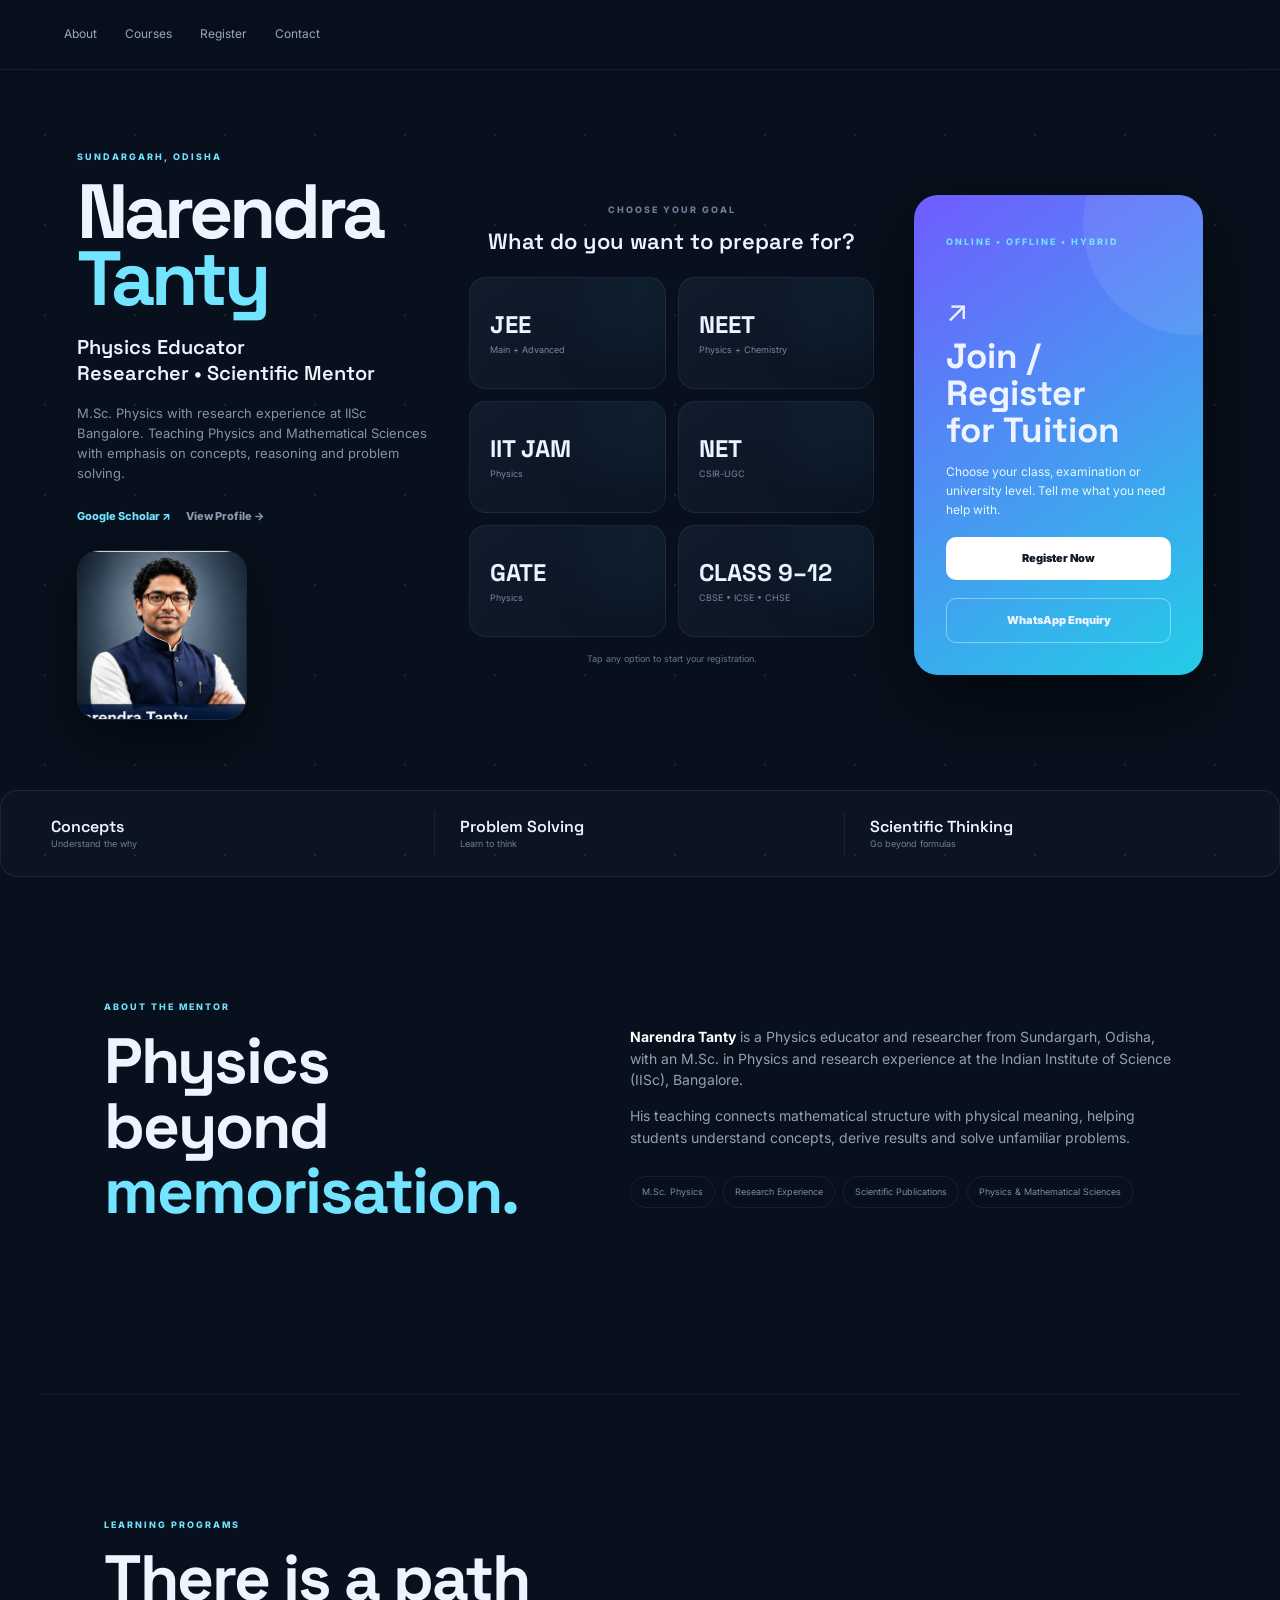
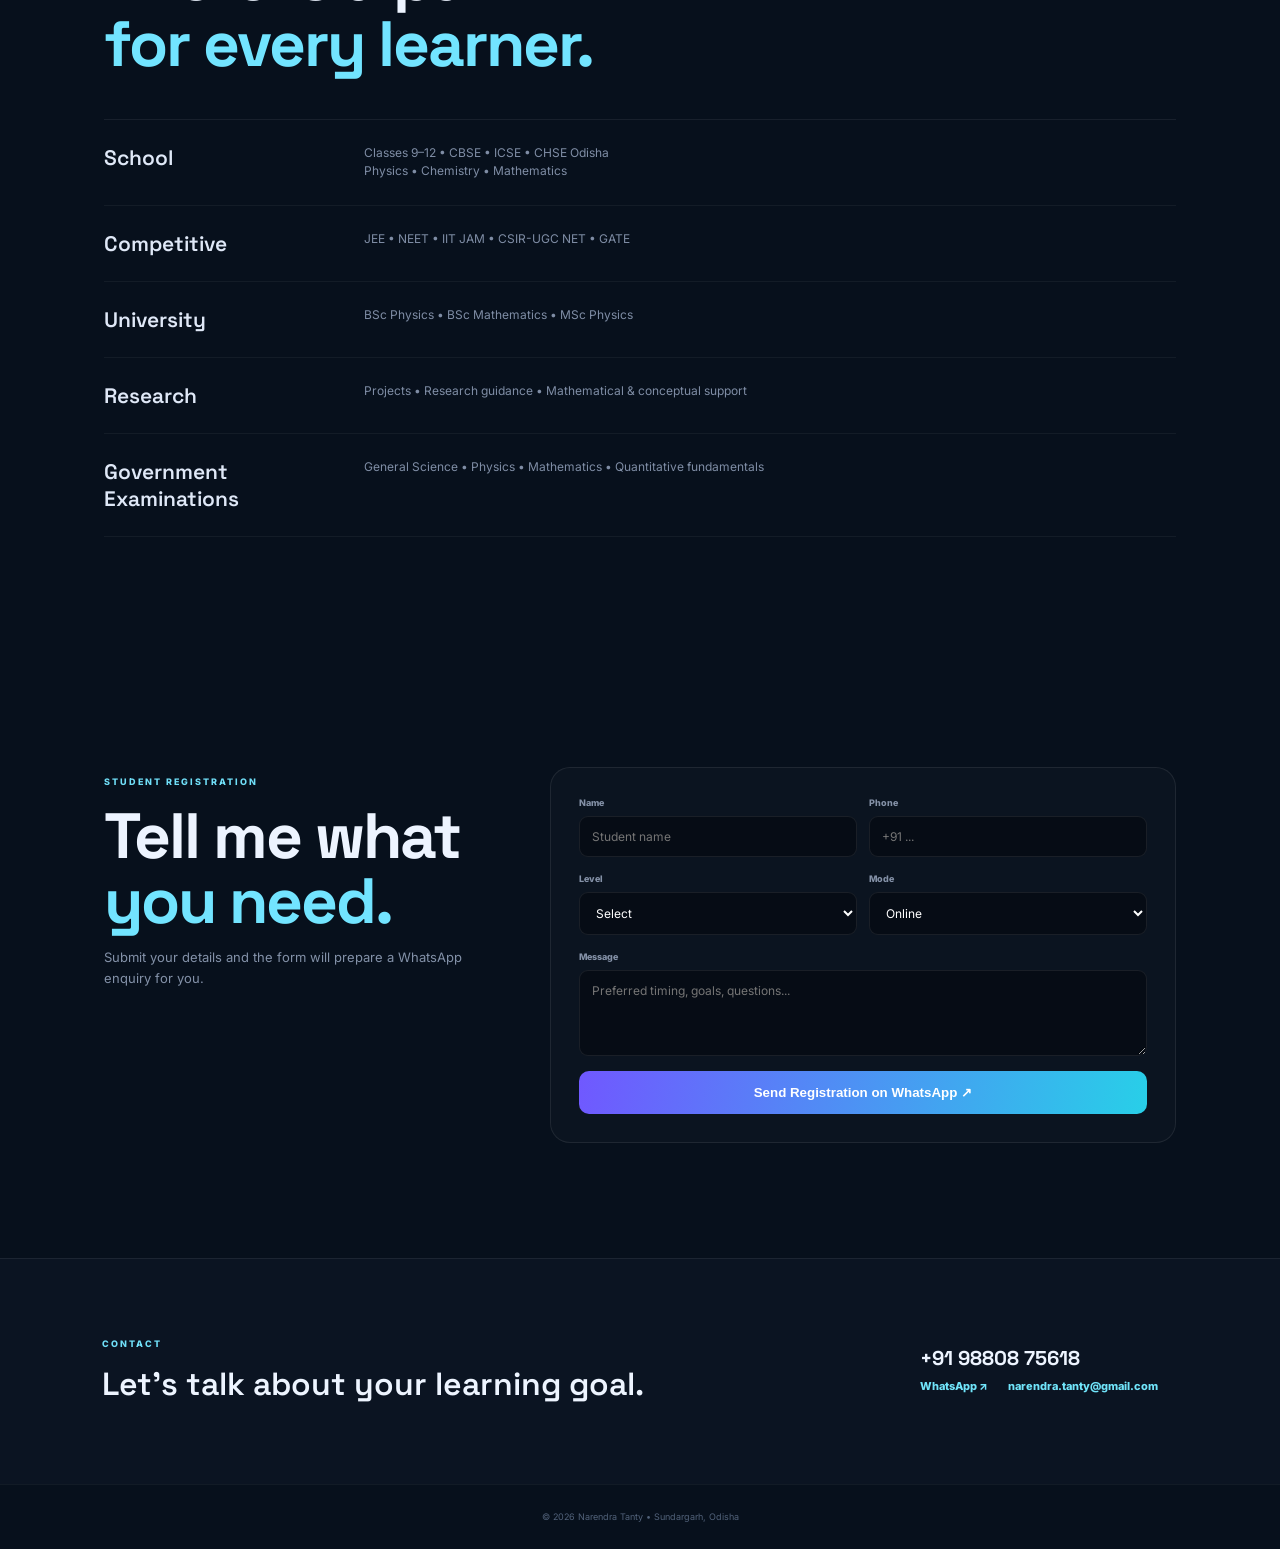
==== commit e4eacd3d: "Add files via upload" ====
--- a/index.html
+++ b/index.html
@@ -12,7 +12,7 @@
 </head>
 <body>
 <header class="top">
-  <a class="name-mark" href="#top">NT</a>
+  
   <nav><a href="#about">About</a><a href="#courses">Courses</a><a href="#register">Register</a><a href="#contact">Contact</a></nav>
 </header>
 
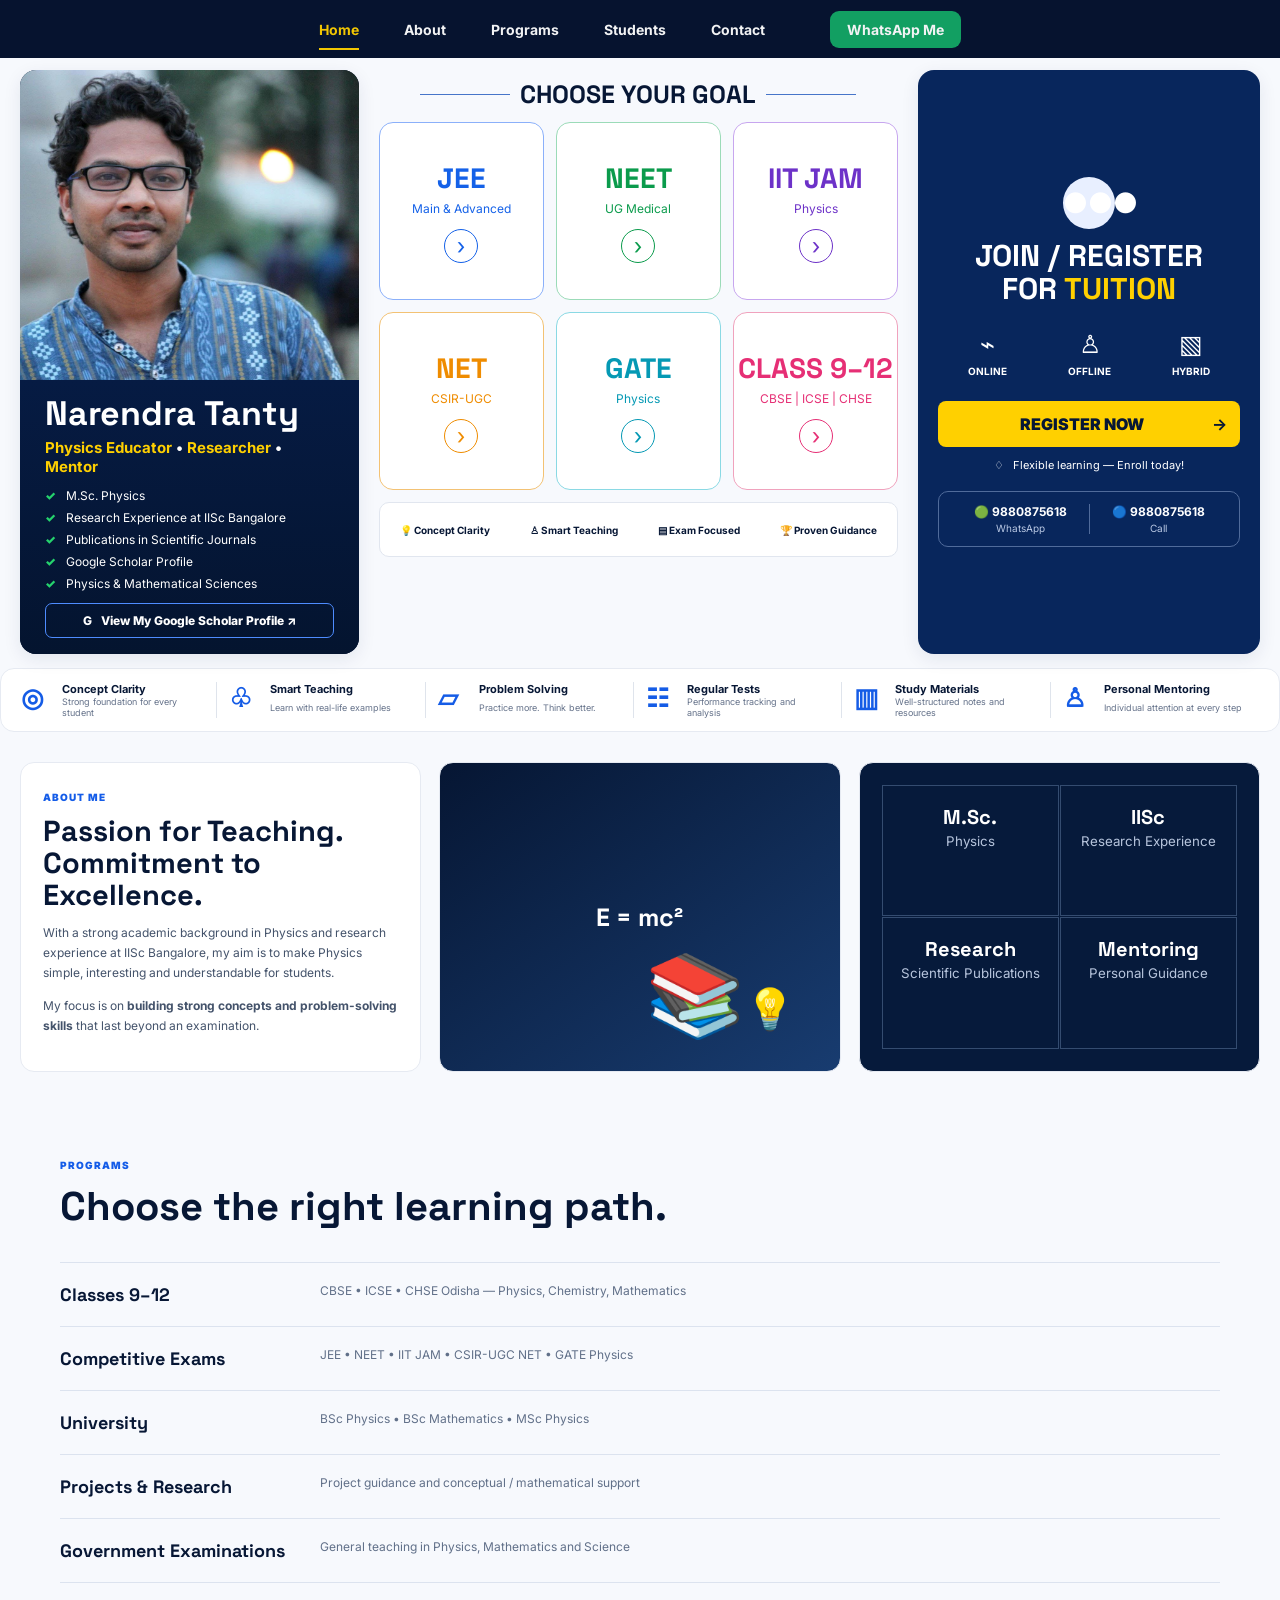
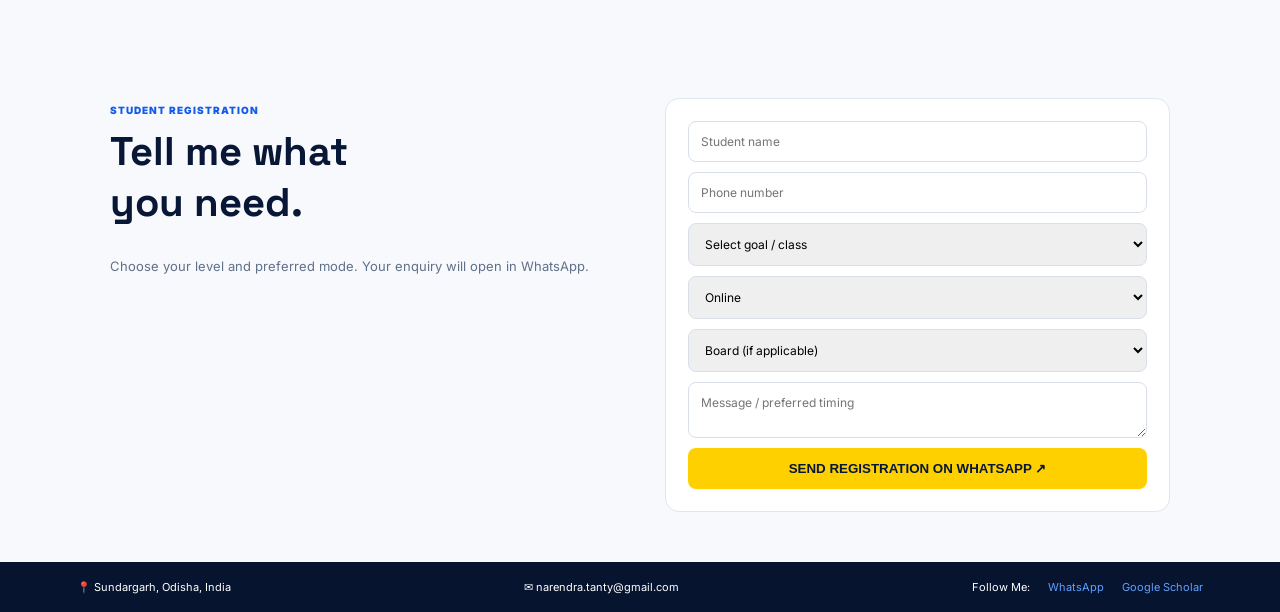
==== commit fd60746c: "Add files via upload" ====
--- a/index.html
+++ b/index.html
@@ -1,104 +1,117 @@
-<!DOCTYPE html>
+<!doctype html>
 <html lang="en">
 <head>
-<meta charset="UTF-8">
-<meta name="viewport" content="width=device-width, initial-scale=1.0">
-<meta name="description" content="Narendra Tanty — Physics Educator, Researcher and Scientific Mentor from Sundargarh, Odisha.">
-<title>Narendra Tanty | Physics Educator & Researcher</title>
+<meta charset="utf-8">
+<meta name="viewport" content="width=device-width,initial-scale=1">
+<title>Narendra Tanty | Physics Educator</title>
+<meta name="description" content="Narendra Tanty — Physics Educator, Researcher and Mentor from Sundargarh, Odisha.">
 <link rel="preconnect" href="https://fonts.googleapis.com">
-<link rel="preconnect" href="https://fonts.gstatic.com" crossorigin>
 <link href="https://fonts.googleapis.com/css2?family=Inter:wght@400;500;600;700;800&family=Space+Grotesk:wght@500;600;700&display=swap" rel="stylesheet">
 <link rel="stylesheet" href="style.css">
 </head>
 <body>
-<header class="top">
-  
-  <nav><a href="#about">About</a><a href="#courses">Courses</a><a href="#register">Register</a><a href="#contact">Contact</a></nav>
+<header>
+  <nav>
+    <a href="#home" class="active">Home</a>
+    <a href="#about">About</a>
+    <a href="#programs">Programs</a>
+    <a href="#students">Students</a>
+    <a href="#contact">Contact</a>
+    <a class="nav-wa" href="https://wa.me/919880875618" target="_blank">WhatsApp Me</a>
+  </nav>
 </header>
 
-<main id="top">
+<main id="home">
 <section class="hero">
-  <div class="hero-left reveal">
-    <div class="mini">SUNDARGARH, ODISHA</div>
-    <h1>Narendra<br><span>Tanty</span></h1>
-    <h2>Physics Educator<br>Researcher • Scientific Mentor</h2>
-    <p class="intro">M.Sc. Physics with research experience at IISc Bangalore. Teaching Physics and Mathematical Sciences with emphasis on concepts, reasoning and problem solving.</p>
-    <div class="profile-links">
-      <a class="scholar" href="https://scholar.google.com/citations?user=R7_wzS8AAAAJ&hl=en" target="_blank" rel="noopener">Google Scholar ↗</a>
-      <a href="#about">View Profile →</a>
+  <article class="profile card">
+    <img src="profile.jpg" alt="Professional portrait of Narendra Tanty">
+    <div class="profile-body">
+      <h1>Narendra Tanty</h1>
+      <h2>Physics Educator <span>•</span> Researcher <span>•</span> Mentor</h2>
+      <ul>
+        <li>M.Sc. Physics</li>
+        <li>Research Experience at IISc Bangalore</li>
+        <li>Publications in Scientific Journals</li>
+        <li>Google Scholar Profile</li>
+        <li>Physics & Mathematical Sciences</li>
+      </ul>
+      <a class="scholar" href="https://scholar.google.com/citations?user=R7_wzS8AAAAJ&hl=en" target="_blank">G&nbsp;&nbsp; View My Google Scholar Profile ↗</a>
     </div>
-    <div class="photo-wrap"><img src="profile.jpg" alt="Narendra Tanty"></div>
+  </article>
+
+  <section class="goals">
+    <div class="title"><span></span><h2>CHOOSE YOUR GOAL</h2><span></span></div>
+    <div class="goal-grid">
+      <a class="goal blue" href="#registration"><b>JEE</b><small>Main & Advanced</small><i>›</i></a>
+      <a class="goal green" href="#registration"><b>NEET</b><small>UG Medical</small><i>›</i></a>
+      <a class="goal purple" href="#registration"><b>IIT JAM</b><small>Physics</small><i>›</i></a>
+      <a class="goal orange" href="#registration"><b>NET</b><small>CSIR-UGC</small><i>›</i></a>
+      <a class="goal cyan" href="#registration"><b>GATE</b><small>Physics</small><i>›</i></a>
+      <a class="goal pink" href="#registration"><b>CLASS 9–12</b><small>CBSE | ICSE | CHSE</small><i>›</i></a>
+    </div>
+    <div class="mini-features"><span>💡 Concept Clarity</span><span>♙ Smart Teaching</span><span>▤ Exam Focused</span><span>🏆 Proven Guidance</span></div>
+  </section>
+
+  <aside class="register card" id="registration">
+    <div class="people">●●●</div>
+    <h2>JOIN / REGISTER<br>FOR <em>TUITION</em></h2>
+    <div class="modes"><span>⌁<b>ONLINE</b></span><span>♙<b>OFFLINE</b></span><span>▧<b>HYBRID</b></span></div>
+    <a class="register-btn" href="#form">REGISTER NOW <strong>→</strong></a>
+    <p class="limited">♢ &nbsp; Flexible learning — Enroll today!</p>
+    <div class="contact-mini"><a href="https://wa.me/919880875618" target="_blank">🟢 <b>9880875618</b><small>WhatsApp</small></a><a href="tel:+919880875618">🔵 <b>9880875618</b><small>Call</small></a></div>
+  </aside>
+</section>
+
+<section class="benefits" id="students">
+  <div><b>◎</b><strong>Concept Clarity</strong><small>Strong foundation for every student</small></div>
+  <div><b>♧</b><strong>Smart Teaching</strong><small>Learn with real-life examples</small></div>
+  <div><b>▱</b><strong>Problem Solving</strong><small>Practice more. Think better.</small></div>
+  <div><b>☷</b><strong>Regular Tests</strong><small>Performance tracking and analysis</small></div>
+  <div><b>▥</b><strong>Study Materials</strong><small>Well-structured notes and resources</small></div>
+  <div><b>♙</b><strong>Personal Mentoring</strong><small>Individual attention at every step</small></div>
+</section>
+
+<section class="about" id="about">
+  <div class="about-copy">
+    <label>ABOUT ME</label>
+    <h2>Passion for Teaching.<br>Commitment to Excellence.</h2>
+    <p>With a strong academic background in Physics and research experience at IISc Bangalore, my aim is to make Physics simple, interesting and understandable for students.</p>
+    <p>My focus is on <strong>building strong concepts and problem-solving skills</strong> that last beyond an examination.</p>
   </div>
+  <div class="physics-art">E = mc²<div class="books">📚<span>💡</span></div></div>
+  <div class="stats"><div><b>M.Sc.</b><small>Physics</small></div><div><b>IISc</b><small>Research Experience</small></div><div><b>Research</b><small>Scientific Publications</small></div><div><b>Mentoring</b><small>Personal Guidance</small></div></div>
+</section>
 
-  <div class="hero-middle">
-    <div class="middle-title reveal"><span>CHOOSE YOUR GOAL</span><h3>What do you want to prepare for?</h3></div>
-    <div class="goal-grid">
-      <a href="#register" class="goal-card reveal"><b>JEE</b><small>Main + Advanced</small></a>
-      <a href="#register" class="goal-card reveal"><b>NEET</b><small>Physics + Chemistry</small></a>
-      <a href="#register" class="goal-card reveal"><b>IIT JAM</b><small>Physics</small></a>
-      <a href="#register" class="goal-card reveal"><b>NET</b><small>CSIR-UGC</small></a>
-      <a href="#register" class="goal-card reveal"><b>GATE</b><small>Physics</small></a>
-      <a href="#register" class="goal-card reveal"><b>CLASS 9–12</b><small>CBSE • ICSE • CHSE</small></a>
-    </div>
-    <p class="middle-note">Tap any option to start your registration.</p>
-  </div>
-
-  <div class="hero-right reveal" id="register">
-    <div class="register-card">
-      <span class="mini">ONLINE • OFFLINE • HYBRID</span>
-      <div class="register-icon">↗</div>
-      <h2>Join / Register<br>for Tuition</h2>
-      <p>Choose your class, examination or university level. Tell me what you need help with.</p>
-      <a class="register-btn" href="#registration">Register Now</a>
-      <a class="whatsapp" href="https://wa.me/919880875618?text=Hello%20Narendra%20Sir%2C%20I%20want%20to%20join%20your%20tuition." target="_blank" rel="noopener">WhatsApp Enquiry</a>
-    </div>
+<section class="programs" id="programs">
+  <label>PROGRAMS</label><h2>Choose the right learning path.</h2>
+  <div class="program-list">
+    <div><b>Classes 9–12</b><span>CBSE • ICSE • CHSE Odisha — Physics, Chemistry, Mathematics</span></div>
+    <div><b>Competitive Exams</b><span>JEE • NEET • IIT JAM • CSIR-UGC NET • GATE Physics</span></div>
+    <div><b>University</b><span>BSc Physics • BSc Mathematics • MSc Physics</span></div>
+    <div><b>Projects & Research</b><span>Project guidance and conceptual / mathematical support</span></div>
+    <div><b>Government Examinations</b><span>General teaching in Physics, Mathematics and Science</span></div>
   </div>
 </section>
 
-<section class="simple-strip">
-  <div><strong>Concepts</strong><span>Understand the why</span></div>
-  <div><strong>Problem Solving</strong><span>Learn to think</span></div>
-  <div><strong>Scientific Thinking</strong><span>Go beyond formulas</span></div>
-</section>
-
-<section id="about" class="section about">
-  <div class="section-heading"><span class="mini">ABOUT THE MENTOR</span><h2>Physics beyond<br><span>memorisation.</span></h2></div>
-  <div class="about-text">
-    <p><strong>Narendra Tanty</strong> is a Physics educator and researcher from Sundargarh, Odisha, with an M.Sc. in Physics and research experience at the Indian Institute of Science (IISc), Bangalore.</p>
-    <p>His teaching connects mathematical structure with physical meaning, helping students understand concepts, derive results and solve unfamiliar problems.</p>
-    <div class="credentials"><span>M.Sc. Physics</span><span>Research Experience</span><span>Scientific Publications</span><span>Physics & Mathematical Sciences</span></div>
-  </div>
-</section>
-
-<section id="courses" class="section courses">
-  <div class="section-heading"><span class="mini">LEARNING PROGRAMS</span><h2>There is a path<br><span>for every learner.</span></h2></div>
-  <div class="course-list">
-    <div><b>School</b><p>Classes 9–12 • CBSE • ICSE • CHSE Odisha<br>Physics • Chemistry • Mathematics</p></div>
-    <div><b>Competitive</b><p>JEE • NEET • IIT JAM • CSIR-UGC NET • GATE</p></div>
-    <div><b>University</b><p>BSc Physics • BSc Mathematics • MSc Physics</p></div>
-    <div><b>Research</b><p>Projects • Research guidance • Mathematical & conceptual support</p></div>
-    <div><b>Government Examinations</b><p>General Science • Physics • Mathematics • Quantitative fundamentals</p></div>
-  </div>
-</section>
-
-<section id="registration" class="section registration">
-  <div class="section-heading"><span class="mini">STUDENT REGISTRATION</span><h2>Tell me what<br><span>you need.</span></h2><p>Submit your details and the form will prepare a WhatsApp enquiry for you.</p></div>
-  <form id="form">
-    <div class="row"><label>Name<input required name="name" placeholder="Student name"></label><label>Phone<input required name="phone" placeholder="+91 ..."></label></div>
-    <div class="row"><label>Level<select required name="level" id="level"><option value="">Select</option><option>Class 9</option><option>Class 10</option><option>Class 11</option><option>Class 12</option><option>JEE</option><option>NEET</option><option>IIT JAM</option><option>CSIR-UGC NET</option><option>GATE Physics</option><option>BSc</option><option>MSc Physics</option><option>Project / Research</option><option>Government Examination</option></select></label><label>Mode<select name="mode"><option>Online</option><option>Offline</option><option>Hybrid</option></select></label></div>
-    <div id="school" class="row hidden"><label>Board<select name="board"><option>CBSE</option><option>ICSE</option><option>CHSE Odisha</option></select></label><label>Subject<select name="subject"><option>Physics</option><option>Chemistry</option><option>Mathematics</option><option>Physics + Chemistry + Mathematics</option></select></label></div>
-    <label>Message<textarea name="message" rows="4" placeholder="Preferred timing, goals, questions..."></textarea></label>
-    <button type="submit">Send Registration on WhatsApp ↗</button>
+<section class="form-section" id="form">
+  <div><label>STUDENT REGISTRATION</label><h2>Tell me what<br>you need.</h2><p>Choose your level and preferred mode. Your enquiry will open in WhatsApp.</p></div>
+  <form id="registerForm">
+    <input name="name" required placeholder="Student name">
+    <input name="phone" required placeholder="Phone number">
+    <select name="level" id="level" required><option value="">Select goal / class</option><option>Class 9</option><option>Class 10</option><option>Class 11</option><option>Class 12</option><option>JEE</option><option>NEET</option><option>IIT JAM</option><option>CSIR-UGC NET</option><option>GATE Physics</option><option>BSc</option><option>MSc Physics</option><option>Project / Research</option><option>Government Examination</option></select>
+    <select name="mode"><option>Online</option><option>Offline</option><option>Hybrid</option></select>
+    <select name="board" id="board"><option>Board (if applicable)</option><option>CBSE</option><option>ICSE</option><option>CHSE Odisha</option></select>
+    <textarea name="message" placeholder="Message / preferred timing"></textarea>
+    <button type="submit">SEND REGISTRATION ON WHATSAPP ↗</button>
   </form>
-</section>
-
-<section id="contact" class="contact">
-  <div><span class="mini">CONTACT</span><h2>Let's talk about your learning goal.</h2></div>
-  <div><strong>+91 98808 75618</strong><a href="https://wa.me/919880875618" target="_blank" rel="noopener">WhatsApp ↗</a><a href="mailto:narendra.tanty@gmail.com">narendra.tanty@gmail.com</a></div>
 </section>
 </main>
 
-<footer>© 2026 Narendra Tanty • Sundargarh, Odisha</footer>
+<footer id="contact">
+  <div>📍 Sundargarh, Odisha, India</div>
+  <div>✉ narendra.tanty@gmail.com</div>
+  <div class="follow">Follow Me: <a href="https://wa.me/919880875618" target="_blank">WhatsApp</a> <a href="https://scholar.google.com/citations?user=R7_wzS8AAAAJ&hl=en" target="_blank">Google Scholar</a></div>
+</footer>
 <script src="script.js"></script>
 </body>
 </html>
--- a/style.css
+++ b/style.css
@@ -1 +1 @@
-*{box-sizing:border-box}html{scroll-behavior:smooth}body{margin:0;background:#07101c;color:#edf4ff;font-family:Inter,Arial,sans-serif;line-height:1.55}body:before{content:"";position:fixed;inset:0;pointer-events:none;opacity:.09;background-image:radial-gradient(#fff 1px,transparent 1px);background-size:90px 90px;z-index:-1}a{color:inherit;text-decoration:none}.top{height:70px;padding:0 5vw;display:flex;align-items:center;justify-content:space-between;border-bottom:1px solid #ffffff12;background:#07101cee;backdrop-filter:blur(15px);position:sticky;top:0;z-index:20}.name-mark{width:40px;height:40px;border:1px solid #6ce1ff66;border-radius:50%;display:grid;place-items:center;font:700 15px "Space Grotesk";color:#79e6ff}.top nav{display:flex;gap:28px;font-size:12px;color:#9aa8bd}.top nav a:hover{color:#fff}.hero{min-height:720px;padding:65px 6vw 55px;display:grid;grid-template-columns:1fr 1.15fr .82fr;gap:40px;align-items:center;max-width:1500px;margin:auto}.mini{font-size:9px;font-weight:800;letter-spacing:2px;color:#70dff8}.hero h1{font:700 clamp(55px,6vw,86px)/.87 "Space Grotesk";letter-spacing:-4px;margin:14px 0 22px}.hero h1 span,.about h2 span,.courses h2 span,.registration h2 span{color:#72e4ff}.hero h2{font:600 20px/1.3 "Space Grotesk";margin:0 0 17px}.intro{color:#8493aa;font-size:13px;max-width:450px}.profile-links{display:flex;gap:15px;margin:24px 0}.profile-links a{font-size:11px;font-weight:800;color:#8a98af}.profile-links .scholar{color:#71e4ff}.photo-wrap{width:170px;height:170px;border-radius:22px;overflow:hidden;border:1px solid #ffffff1a;margin-top:25px;box-shadow:0 20px 50px #0007}.photo-wrap img{width:100%;height:100%;object-fit:cover;object-position:center 20%}.hero-middle{align-self:center}.middle-title{text-align:center;margin-bottom:22px}.middle-title span{font-size:9px;letter-spacing:2px;color:#6d7d96;font-weight:800}.middle-title h3{font:600 22px "Space Grotesk";margin:7px 0}.goal-grid{display:grid;grid-template-columns:repeat(2,1fr);gap:12px}.goal-card{height:112px;padding:20px;border-radius:17px;border:1px solid #ffffff12;background:linear-gradient(145deg,#101b2c,#0b1421);display:flex;flex-direction:column;justify-content:center;position:relative;overflow:hidden;transition:.3s}.goal-card:before{content:"";position:absolute;width:100px;height:100px;border-radius:50%;background:#43d9ff;filter:blur(45px);opacity:.08;right:-30px;top:-30px}.goal-card:hover{transform:translateY(-5px);border-color:#62def866;box-shadow:0 15px 40px #0006}.goal-card b{font:700 24px "Space Grotesk"}.goal-card small{font-size:9px;color:#77869e;margin-top:3px}.middle-note{text-align:center;color:#66768e;font-size:9px;margin-top:15px}.hero-right{display:flex;justify-content:flex-end}.register-card{width:100%;max-width:320px;padding:32px;border-radius:24px;background:linear-gradient(145deg,#705cff,#23cde6);box-shadow:0 25px 70px #0008;position:relative;overflow:hidden}.register-card:after{content:"";position:absolute;width:220px;height:220px;border-radius:50%;background:#fff;opacity:.08;right:-100px;top:-80px}.register-icon{font-size:30px;margin:35px 0 5px}.register-card h2{font:700 35px/1.05 "Space Grotesk";margin:0 0 15px}.register-card p{font-size:12px;color:#e4f9ff}.register-btn,.whatsapp{display:block;text-align:center;padding:13px;border-radius:10px;font-size:11px;font-weight:900;margin-top:18px}.register-btn{background:#fff;color:#101827}.whatsapp{border:1px solid #ffffff66}.simple-strip{margin:0 5vw;padding:20px 25px;border:1px solid #ffffff12;border-radius:17px;background:#ffffff05;display:grid;grid-template-columns:repeat(3,1fr);max-width:1400px;margin-left:auto;margin-right:auto}.simple-strip div{padding:5px 25px;border-right:1px solid #ffffff12}.simple-strip div:last-child{border:0}.simple-strip strong,.simple-strip span{display:block}.simple-strip strong{font:600 16px "Space Grotesk"}.simple-strip span{font-size:9px;color:#6f7e96}.section{max-width:1200px;margin:auto;padding:115px 5vw}.section-heading{margin-bottom:42px}.section-heading h2{font:700 clamp(40px,5vw,65px)/1.02 "Space Grotesk";letter-spacing:-2px;margin:12px 0}.section-heading p{color:#8391a8;font-size:13px}.about{display:grid;grid-template-columns:.9fr 1.1fr;gap:80px}.about-text{padding-top:20px}.about-text p{color:#91a0b6;font-size:14px}.about-text strong{color:white}.credentials{display:flex;gap:8px;flex-wrap:wrap;margin-top:28px}.credentials span{padding:8px 11px;border:1px solid #ffffff12;border-radius:99px;color:#7d8ba3;font-size:9px}.courses{border-top:1px solid #ffffff0b}.course-list{border-top:1px solid #ffffff12}.course-list div{display:grid;grid-template-columns:260px 1fr;padding:24px 0;border-bottom:1px solid #ffffff0d}.course-list b{font:600 21px "Space Grotesk";color:#dfe8f7}.course-list p{margin:0;color:#7f8da5;font-size:12px}.registration{display:grid;grid-template-columns:.75fr 1.25fr;gap:70px}.registration form{padding:28px;border:1px solid #ffffff14;border-radius:20px;background:#ffffff05}.row{display:grid;grid-template-columns:1fr 1fr;gap:12px}label{display:block;color:#8491a7;font-size:9px;font-weight:800;margin-bottom:15px}input,select,textarea{display:block;width:100%;margin-top:6px;background:#060c15;color:white;border:1px solid #ffffff14;border-radius:9px;padding:12px;font:12px Inter;outline:none}button{width:100%;border:0;border-radius:10px;padding:14px;background:linear-gradient(100deg,#7058ff,#28cfe8);color:#fff;font-weight:900;cursor:pointer}.hidden{display:none}.contact{padding:70px 8vw;background:#0b1422;border-top:1px solid #ffffff12;display:flex;justify-content:space-between;gap:40px;align-items:center}.contact h2{font:600 32px "Space Grotesk";margin:10px 0}.contact strong{font:700 20px "Space Grotesk";display:block}.contact a{display:inline-block;color:#70e4fa;font-size:11px;font-weight:800;margin:7px 20px 0 0}footer{text-align:center;padding:25px;color:#52627a;font-size:9px;border-top:1px solid #ffffff0c}.reveal{opacity:0;transform:translateY(18px);transition:.7s}.reveal.visible{opacity:1;transform:none}@media(max-width:1100px){.hero{grid-template-columns:1fr 1fr}.hero-left{grid-row:span 2}.hero-right{grid-column:2}.about,.registration{grid-template-columns:1fr;gap:30px}}@media(max-width:700px){.top{padding:0 5vw}.top nav{gap:12px}.hero{display:flex;flex-direction:column;align-items:stretch;padding:60px 6vw 50px}.hero-left,.hero-middle,.hero-right{width:100%}.hero-right{justify-content:stretch}.register-card{max-width:none}.photo-wrap{margin-left:auto;margin-right:auto}.goal-grid{grid-template-columns:1fr 1fr}.goal-card{height:95px;padding:15px}.goal-card b{font-size:19px}.simple-strip{grid-template-columns:1fr;gap:10px}.simple-strip div{border-right:0;border-bottom:1px solid #ffffff12;padding:10px}.simple-strip div:last-child{border:0}.section{padding:80px 6vw}.course-list div{grid-template-columns:1fr;gap:7px}.row{grid-template-columns:1fr}.contact{padding:60px 6vw;display:block}.contact h2{font-size:27px}}
+*{box-sizing:border-box}html{scroll-behavior:smooth}body{margin:0;background:#f7f9fd;color:#071735;font-family:Inter,Arial,sans-serif}a{text-decoration:none;color:inherit}header{height:58px;background:#06132f;color:#fff;position:sticky;top:0;z-index:20}nav{height:100%;max-width:1450px;margin:auto;display:flex;align-items:center;justify-content:center;gap:45px}nav>a{font-size:14px;font-weight:700;opacity:.95}nav>a.active{color:#ffd000;border-bottom:2px solid #ffd000;padding-bottom:10px;margin-bottom:-12px}.nav-wa{background:#13a765;padding:10px 17px;border-radius:9px!important;border:0!important;margin-left:20px}.hero{max-width:1480px;margin:0 auto;padding:12px 20px 14px;display:grid;grid-template-columns:1.03fr 1.58fr 1.04fr;gap:20px;align-items:stretch}.card{border-radius:16px;overflow:hidden;box-shadow:0 5px 18px #12264d16}.profile{background:#061838;color:#fff;position:relative}.profile>img{width:100%;height:310px;display:block;object-fit:cover;object-position:center 18%}.profile-body{padding:12px 25px 16px;background:linear-gradient(180deg,#061b43,#04142f)}.profile h1{font:700 34px "Space Grotesk";margin:0;color:#fff}.profile h2{font-size:15px;margin:3px 0 12px;color:#ffd000}.profile h2 span{color:#fff}.profile ul{list-style:none;padding:0;margin:0 0 12px}.profile li{font-size:12px;margin:7px 0}.profile li:before{content:"✓";color:#25d36d;font-weight:900;margin-right:10px}.scholar{display:block;border:1px solid #4e8cff;border-radius:7px;padding:9px;text-align:center;font-size:12px;font-weight:800;color:#fff}.goals{padding:5px 0}.title{display:flex;align-items:center;justify-content:center;gap:10px;margin:3px 0 12px}.title span{height:1px;background:#4775c9;width:90px}.title h2{font:700 25px "Space Grotesk";margin:0}.goal-grid{display:grid;grid-template-columns:repeat(3,1fr);gap:12px}.goal{height:178px;border:1px solid;border-radius:14px;background:#fff;display:flex;flex-direction:column;align-items:center;justify-content:center;transition:.25s;position:relative}.goal:hover{transform:translateY(-5px);box-shadow:0 12px 25px #142b5518}.goal b{font:700 28px "Space Grotesk"}.goal small{font-size:12px;margin-top:5px}.goal i{font-style:normal;width:34px;height:34px;border:1px solid;border-radius:50%;display:grid;place-items:center;margin-top:13px;font-size:23px}.blue{color:#1461e8;border-color:#8bb0fa}.green{color:#0b9b4c;border-color:#9bdbb8}.purple{color:#6d32c8;border-color:#c7a6ef}.orange{color:#ef8c00;border-color:#f3c274}.cyan{color:#0599b4;border-color:#8ad9e4}.pink{color:#e62f75;border-color:#f0a2bd}.mini-features{height:55px;border:1px solid #e1e6ef;border-radius:10px;background:#fff;margin-top:12px;display:flex;align-items:center;justify-content:space-around;font-size:10px;font-weight:700}.register{background:#08265c;color:#fff;padding:20px;text-align:center;display:flex;flex-direction:column;justify-content:center}.people{font-size:28px;color:#fff;background:#e8efff;width:52px;height:52px;border-radius:50%;display:grid;place-items:center;margin:0 auto 10px}.register h2{font:700 30px/1.1 "Space Grotesk";margin:0}.register em{font-style:normal;color:#ffd000}.modes{display:flex;justify-content:space-around;margin:24px 0}.modes span{font-size:25px;display:flex;flex-direction:column;color:#fff}.modes b{font-size:10px;margin-top:6px}.register-btn{background:#ffd000;color:#071735;padding:13px;border-radius:8px;font-weight:900;font-size:16px}.register-btn strong{float:right}.limited{font-size:11px;color:#fff}.contact-mini{border:1px solid #506b9b;border-radius:10px;display:grid;grid-template-columns:1fr 1fr;padding:12px;margin-top:8px}.contact-mini a{font-size:12px}.contact-mini a+ a{border-left:1px solid #506b9b}.contact-mini small{display:block;color:#b9c8e4;margin-top:3px}.benefits{max-width:1480px;margin:0 auto 14px;padding:13px 20px;background:#fff;border:1px solid #e6eaf2;border-radius:14px;display:grid;grid-template-columns:repeat(6,1fr);gap:12px}.benefits div{display:grid;grid-template-columns:35px 1fr;column-gap:6px;border-right:1px solid #dfe4ec;padding-right:10px}.benefits div:last-child{border:0}.benefits b{grid-row:span 2;color:#155ce6;font-size:26px}.benefits strong{font-size:11px}.benefits small{font-size:9px;color:#65728a}.about{max-width:1480px;margin:auto;padding:16px 20px;display:grid;grid-template-columns:1fr 1fr 1fr;gap:18px}.about>div{background:#fff;border:1px solid #e6eaf2;border-radius:14px;padding:22px}.about label,.programs label,.form-section label{font-size:10px;color:#145ce8;font-weight:900;letter-spacing:1px}.about h2{font:700 29px/1.1 "Space Grotesk";margin:10px 0}.about p{font-size:12px;line-height:1.7;color:#44536b}.physics-art{background:linear-gradient(145deg,#061633,#183c70)!important;color:#fff;font:700 25px "Space Grotesk";display:flex;align-items:center;justify-content:center;position:relative}.books{font-size:80px;position:absolute;bottom:25px;right:45px}.books span{font-size:40px}.stats{background:#061a3b!important;color:#fff;display:grid!important;grid-template-columns:1fr 1fr;gap:1px!important}.stats div{padding:18px;text-align:center;border:1px solid #344c70}.stats b{display:block;font:700 20px "Space Grotesk";color:#fff}.stats small{color:#b7c5dd}.programs{max-width:1200px;margin:auto;padding:65px 20px}.programs h2,.form-section h2{font:700 40px "Space Grotesk";margin:8px 0 30px}.program-list{border-top:1px solid #dce3ef}.program-list div{display:grid;grid-template-columns:260px 1fr;padding:20px 0;border-bottom:1px solid #dce3ef}.program-list b{font:700 18px "Space Grotesk"}.program-list span{font-size:12px;color:#617089}.form-section{max-width:1100px;margin:auto;padding:50px 20px;display:grid;grid-template-columns:1fr 1fr;gap:50px}.form-section p{color:#617089;font-size:13px}.form-section form{background:#fff;padding:22px;border:1px solid #e0e6f0;border-radius:14px;display:grid;gap:10px}input,select,textarea{font:12px Inter;padding:12px;border:1px solid #d8dfeb;border-radius:8px;width:100%;outline:0}textarea{resize:vertical}button{border:0;border-radius:8px;background:#ffd000;color:#071735;padding:13px;font-weight:900;cursor:pointer}footer{background:#06142f;color:#fff;padding:18px 6vw;display:flex;justify-content:space-between;font-size:11px}footer a{color:#61a0ff;margin-left:15px}@media(max-width:1100px){.hero{grid-template-columns:1fr 1.2fr}.register{grid-column:1/-1}.benefits{grid-template-columns:repeat(3,1fr)}.about{grid-template-columns:1fr 1fr}.about .stats{grid-column:1/-1}}@media(max-width:700px){header{height:auto}nav{gap:14px;flex-wrap:wrap;padding:12px}.nav-wa{margin-left:0}.hero{display:flex;flex-direction:column}.goal-grid{grid-template-columns:1fr 1fr}.goal{height:145px}.benefits{grid-template-columns:1fr 1fr}.about,.form-section{grid-template-columns:1fr}.program-list div{grid-template-columns:1fr;gap:6px}footer{display:block;line-height:2.2}.profile>img{height:300px}}
